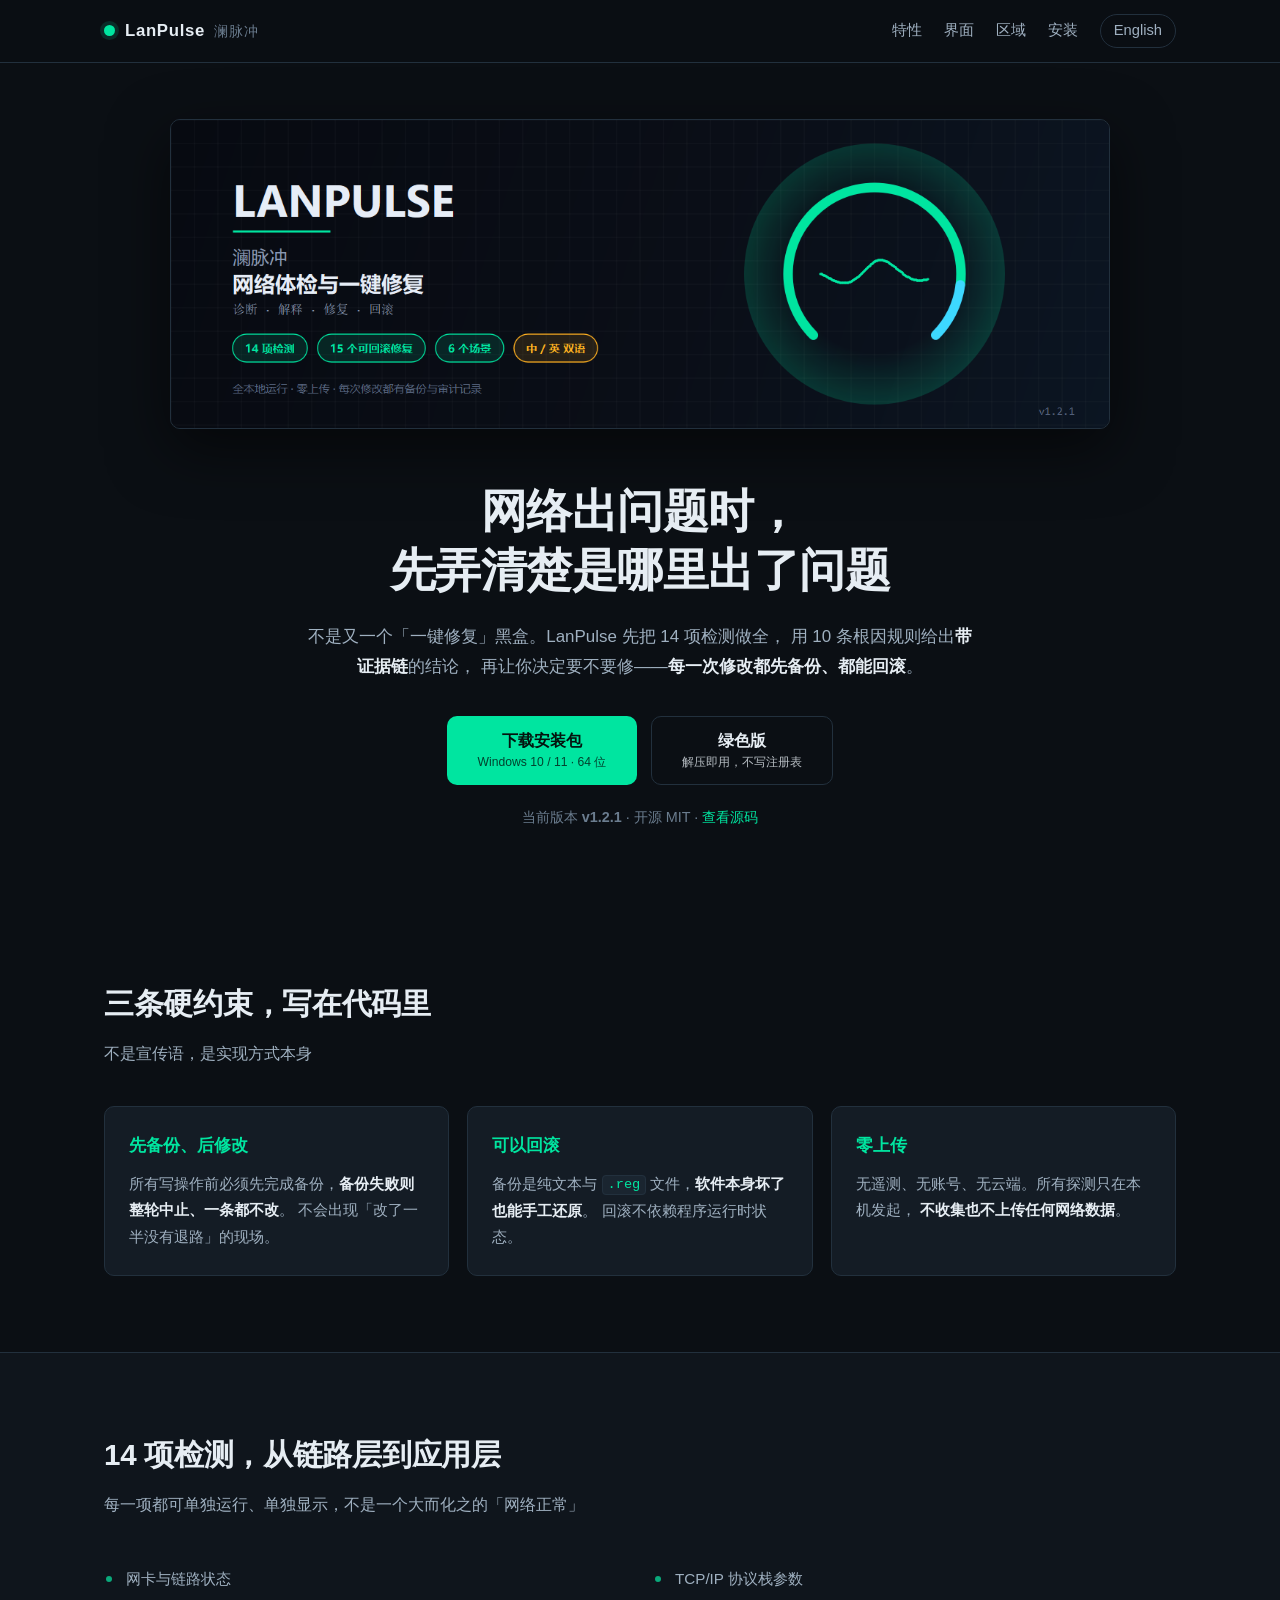
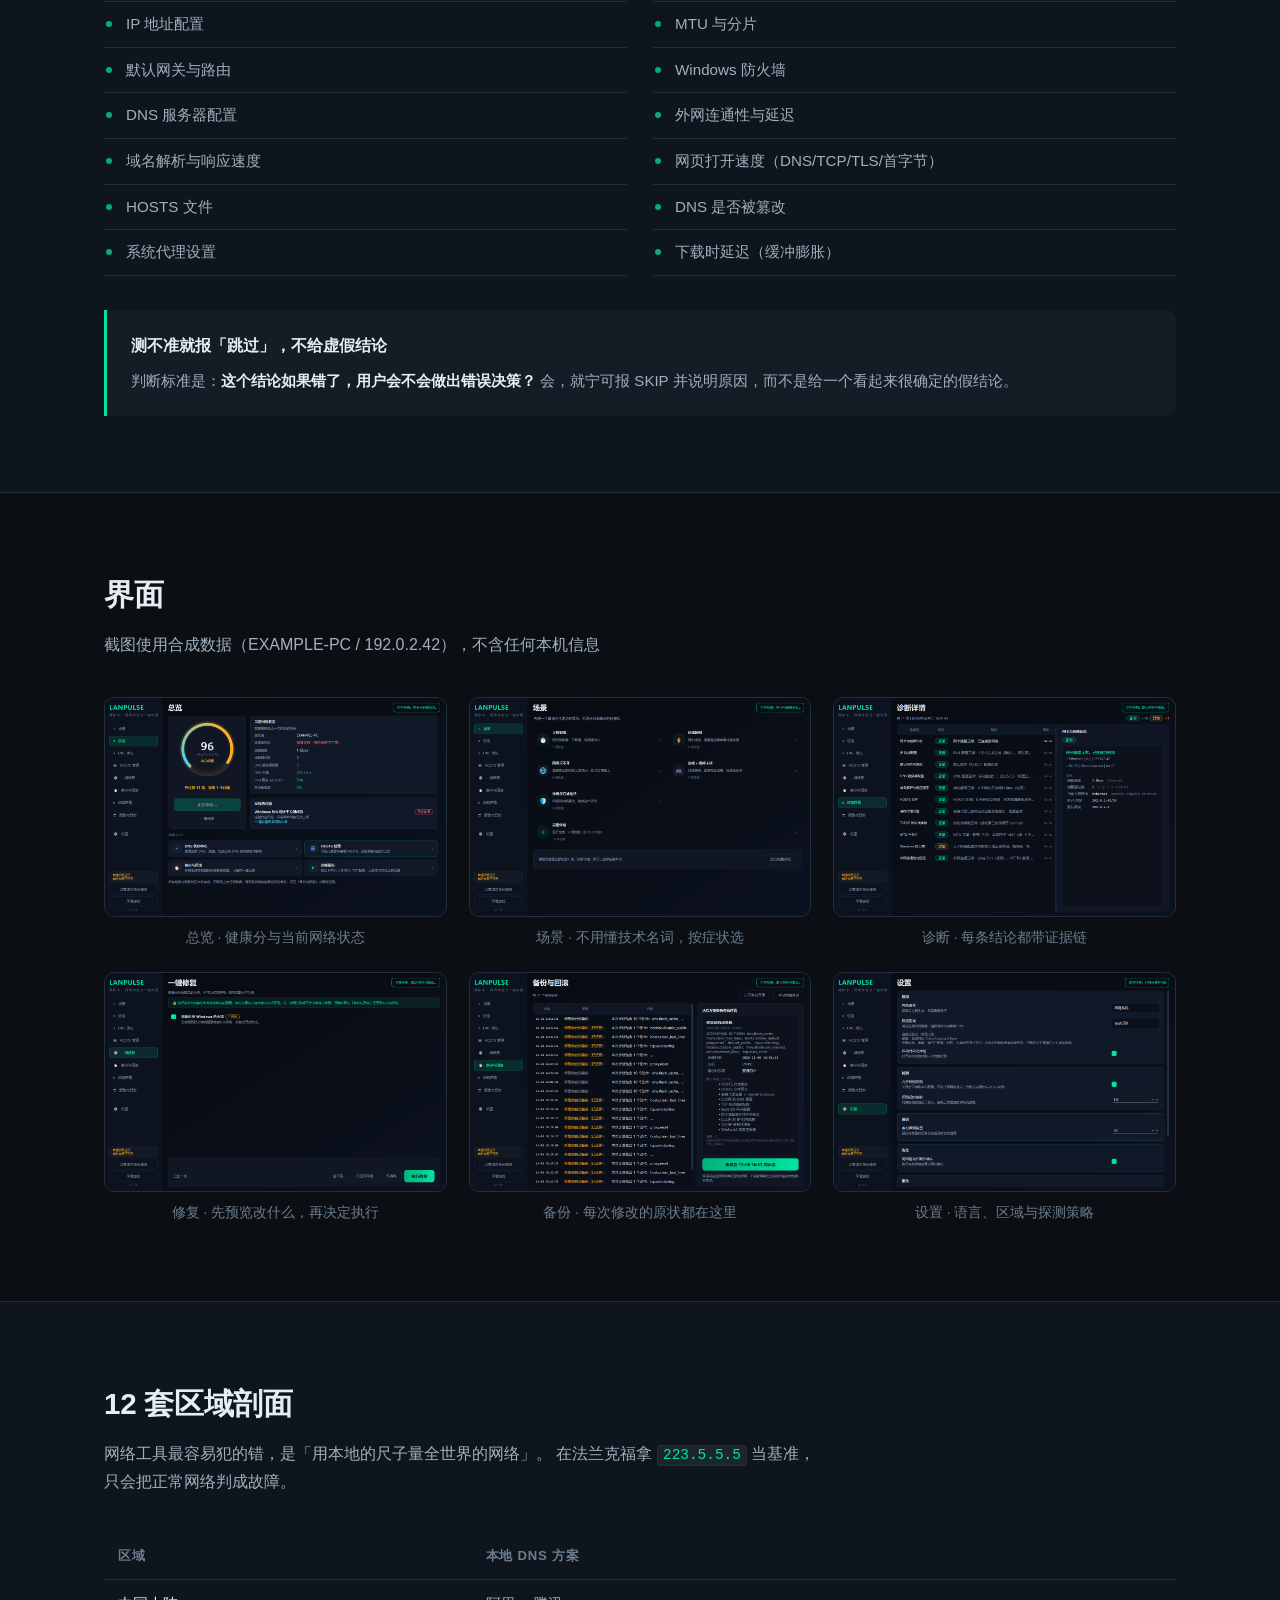
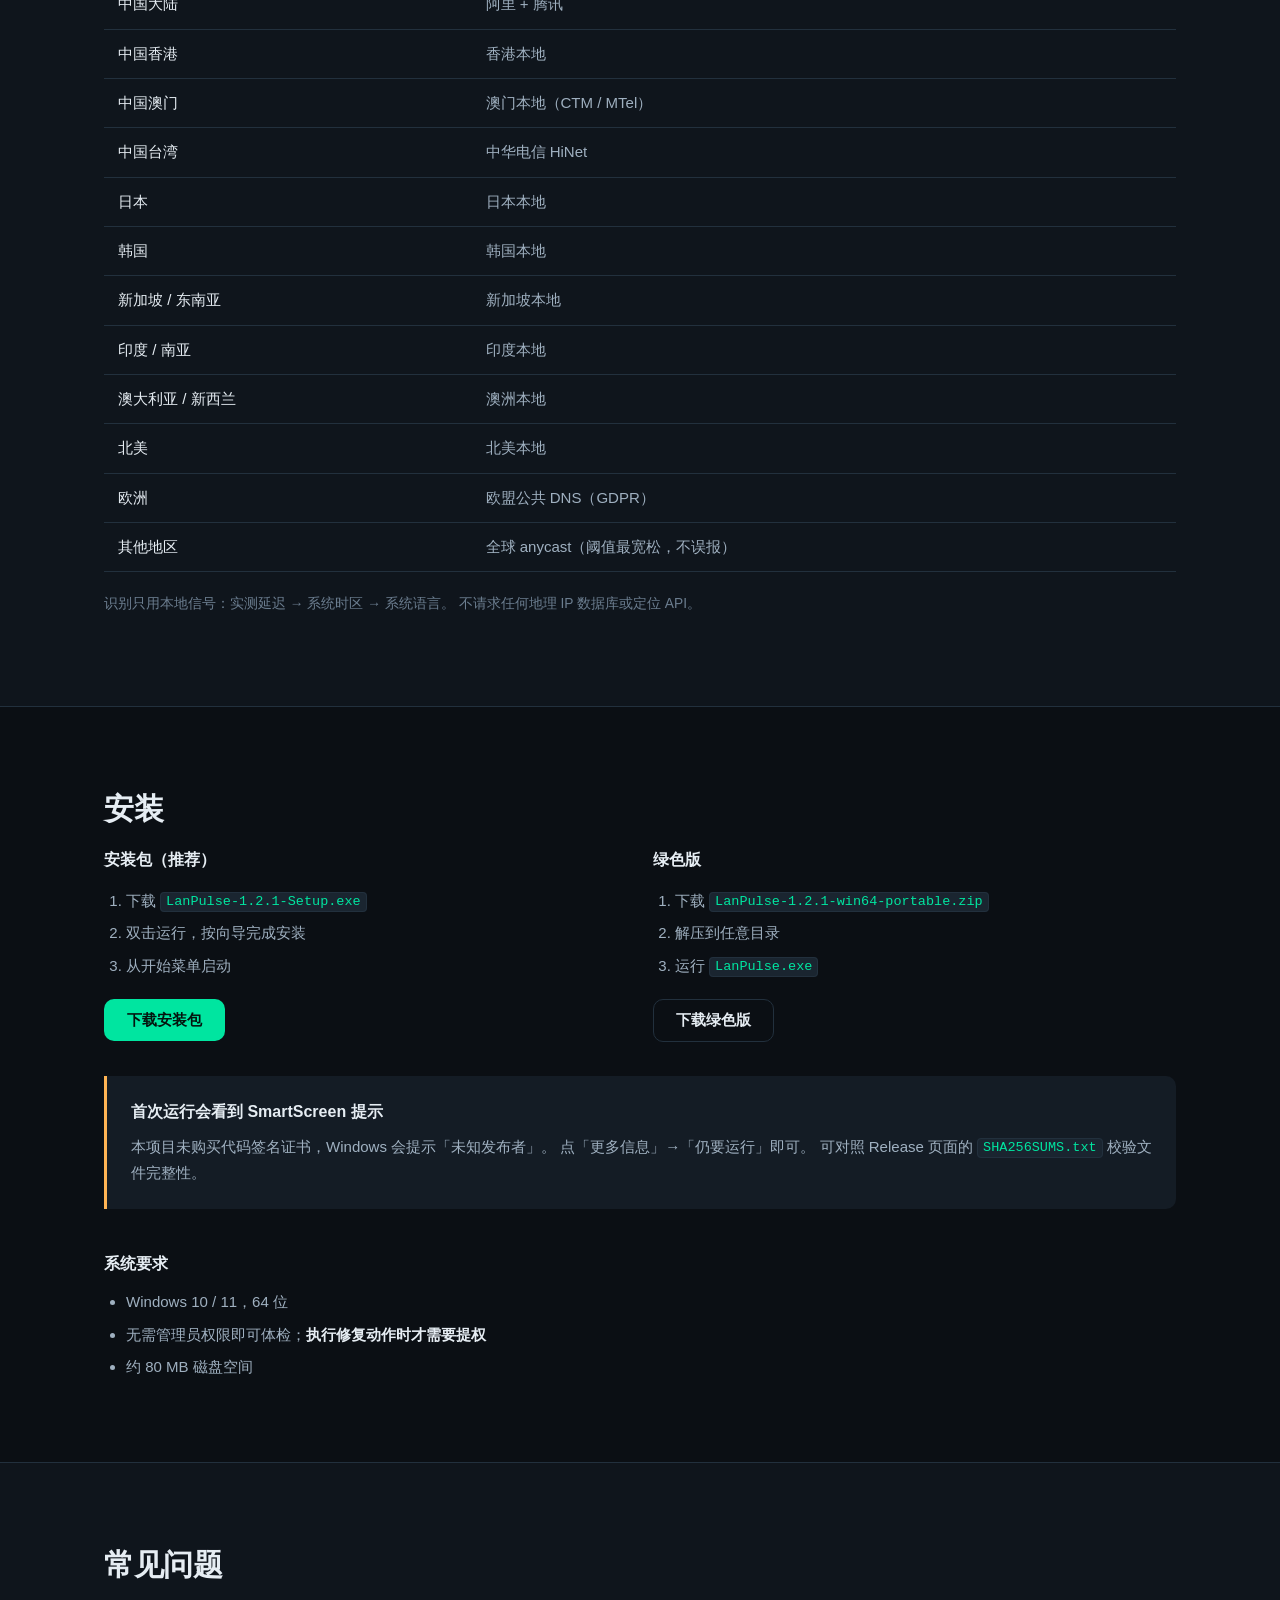
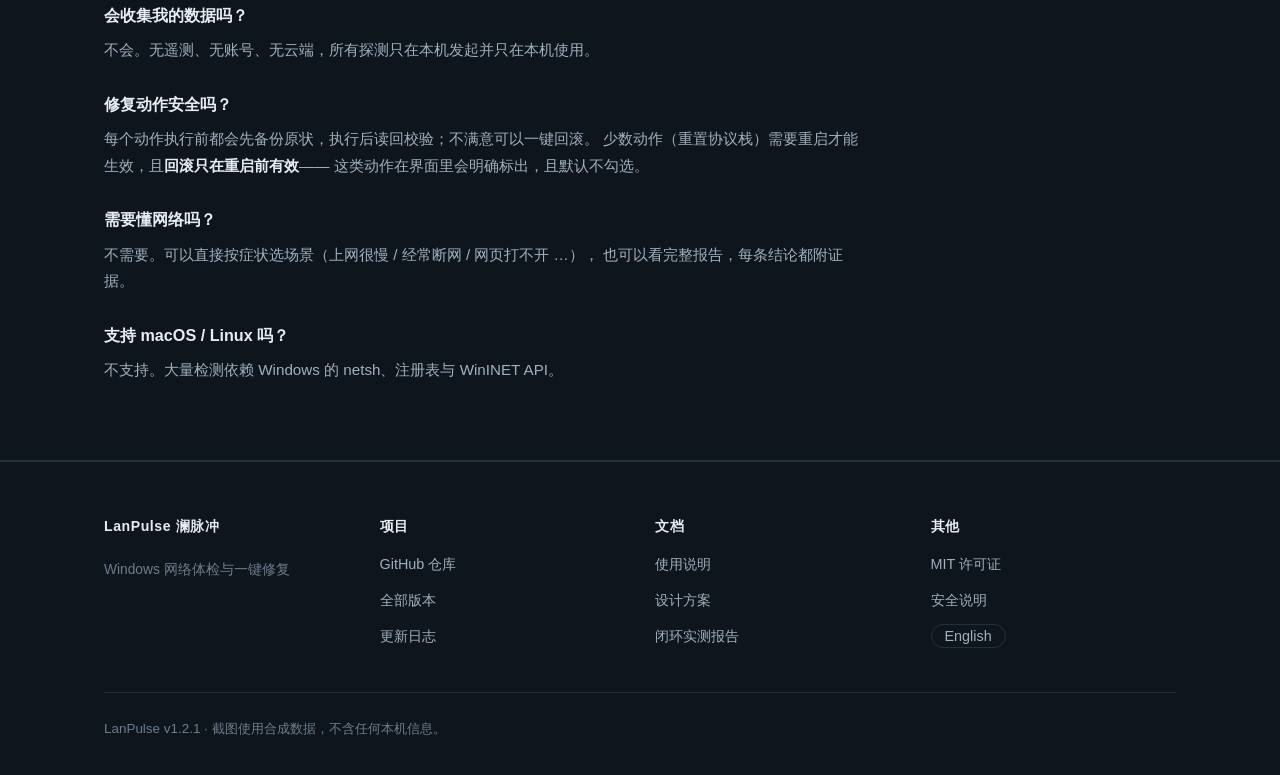
==== site/index.html @ 3ac2a651 "feat: landing page on GitHub Pages; drop three one-off scripts Landing page ------------ site/ is th" ====
<!DOCTYPE html>
<html lang="zh-CN">
<head>
<meta charset="UTF-8">
<meta name="viewport" content="width=device-width, initial-scale=1.0">
<title>LanPulse 澜脉冲 —— Windows 网络体检与一键修复</title>
<meta name="description" content="LanPulse（澜脉冲）是一款面向普通用户的 Windows 网络诊断与一键修复工具：14 项检测、6 个场景、10 条根因规则、15 个可回滚修复动作、12 套区域剖面。全本地运行，不上传任何数据。">
<meta property="og:title" content="LanPulse 澜脉冲 —— Windows 网络体检与一键修复">
<meta property="og:description" content="先备份、后修改、可回滚。全本地运行，零上传。">
<meta property="og:type" content="website">
<link rel="icon" href="assets/favicon.svg" type="image/svg+xml">
<link rel="stylesheet" href="style.css">
</head>
<body>

<header class="site-header">
  <div class="wrap">
    <a class="brand" href="./">
      <span class="brand-mark"></span>
      <span class="brand-text">LanPulse<span class="brand-zh">澜脉冲</span></span>
    </a>
    <nav class="site-nav">
      <a href="#features">特性</a>
      <a href="#screens">界面</a>
      <a href="#regions">区域</a>
      <a href="#install">安装</a>
      <a href="en/" class="lang-switch">English</a>
    </nav>
  </div>
</header>

<main>

  <section class="hero">
    <div class="wrap">
      <img class="hero-img" src="assets/hero-banner-zh.png"
           alt="LanPulse 澜脉冲 界面预览" width="1200" height="400">
      <h1>网络出问题时，<br>先弄清楚是哪里出了问题</h1>
      <p class="lead">
        不是又一个「一键修复」黑盒。LanPulse 先把 14 项检测做全，
        用 10 条根因规则给出<b>带证据链</b>的结论，
        再让你决定要不要修——<b>每一次修改都先备份、都能回滚</b>。
      </p>
      <div class="cta-row">
        <a class="btn btn-primary" href="https://github.com/Levanll/LanPulse/releases/latest/download/LanPulse-1.2.1-Setup.exe">
          下载安装包<span class="btn-sub">Windows 10 / 11 · 64 位</span>
        </a>
        <a class="btn btn-ghost" href="https://github.com/Levanll/LanPulse/releases/latest/download/LanPulse-1.2.1-win64-portable.zip">
          绿色版<span class="btn-sub">解压即用，不写注册表</span>
        </a>
      </div>
      <p class="hero-note">
        当前版本 <b>v1.2.1</b> · 开源 MIT ·
        <a href="https://github.com/Levanll/LanPulse">查看源码</a>
      </p>
    </div>
  </section>

  <section id="features" class="section">
    <div class="wrap">
      <h2>三条硬约束，写在代码里</h2>
      <p class="section-sub">不是宣传语，是实现方式本身</p>

      <div class="cards">
        <article class="card">
          <h3>先备份、后修改</h3>
          <p>
            所有写操作前必须先完成备份，<b>备份失败则整轮中止、一条都不改</b>。
            不会出现「改了一半没有退路」的现场。
          </p>
        </article>
        <article class="card">
          <h3>可以回滚</h3>
          <p>
            备份是纯文本与 <code>.reg</code> 文件，<b>软件本身坏了也能手工还原</b>。
            回滚不依赖程序运行时状态。
          </p>
        </article>
        <article class="card">
          <h3>零上传</h3>
          <p>
            无遥测、无账号、无云端。所有探测只在本机发起，
            <b>不收集也不上传任何网络数据</b>。
          </p>
        </article>
      </div>
    </div>
  </section>

  <section class="section section-alt">
    <div class="wrap">
      <h2>14 项检测，从链路层到应用层</h2>
      <p class="section-sub">每一项都可单独运行、单独显示，不是一个大而化之的「网络正常」</p>

      <div class="grid-2">
        <ul class="check-list">
          <li>网卡与链路状态</li>
          <li>IP 地址配置</li>
          <li>默认网关与路由</li>
          <li>DNS 服务器配置</li>
          <li>域名解析与响应速度</li>
          <li>HOSTS 文件</li>
          <li>系统代理设置</li>
        </ul>
        <ul class="check-list">
          <li>TCP/IP 协议栈参数</li>
          <li>MTU 与分片</li>
          <li>Windows 防火墙</li>
          <li>外网连通性与延迟</li>
          <li>网页打开速度（DNS/TCP/TLS/首字节）</li>
          <li>DNS 是否被篡改</li>
          <li>下载时延迟（缓冲膨胀）</li>
        </ul>
      </div>

      <div class="note-box">
        <h3>测不准就报「跳过」，不给虚假结论</h3>
        <p>
          判断标准是：<b>这个结论如果错了，用户会不会做出错误决策？</b>
          会，就宁可报 SKIP 并说明原因，而不是给一个看起来很确定的假结论。
        </p>
      </div>
    </div>
  </section>

  <section id="screens" class="section">
    <div class="wrap">
      <h2>界面</h2>
      <p class="section-sub">截图使用合成数据（EXAMPLE-PC / 192.0.2.42），不含任何本机信息</p>

      <div class="shots">
        <figure>
          <img src="assets/screenshot-dashboard.png" alt="总览页：健康分与当前网络状态" loading="lazy">
          <figcaption>总览 · 健康分与当前网络状态</figcaption>
        </figure>
        <figure>
          <img src="assets/screenshot-scenario.png" alt="场景页：按症状选择" loading="lazy">
          <figcaption>场景 · 不用懂技术名词，按症状选</figcaption>
        </figure>
        <figure>
          <img src="assets/screenshot-diagnose.png" alt="诊断详情：带证据链的结论" loading="lazy">
          <figcaption>诊断 · 每条结论都带证据链</figcaption>
        </figure>
        <figure>
          <img src="assets/screenshot-repair.png" alt="一键修复页" loading="lazy">
          <figcaption>修复 · 先预览改什么，再决定执行</figcaption>
        </figure>
        <figure>
          <img src="assets/screenshot-backup.png" alt="备份与回滚页" loading="lazy">
          <figcaption>备份 · 每次修改的原状都在这里</figcaption>
        </figure>
        <figure>
          <img src="assets/screenshot-settings-zh.png" alt="设置页" loading="lazy">
          <figcaption>设置 · 语言、区域与探测策略</figcaption>
        </figure>
      </div>
    </div>
  </section>

  <section id="regions" class="section section-alt">
    <div class="wrap">
      <h2>12 套区域剖面</h2>
      <p class="section-sub">
        网络工具最容易犯的错，是「用本地的尺子量全世界的网络」。
        在法兰克福拿 <code>223.5.5.5</code> 当基准，只会把正常网络判成故障。
      </p>

      <div class="region-table">
        <table>
          <thead>
            <tr><th>区域</th><th>本地 DNS 方案</th></tr>
          </thead>
          <tbody>
            <tr><td>中国大陆</td><td>阿里 + 腾讯</td></tr>
            <tr><td>中国香港</td><td>香港本地</td></tr>
            <tr><td>中国澳门</td><td>澳门本地（CTM / MTel）</td></tr>
            <tr><td>中国台湾</td><td>中华电信 HiNet</td></tr>
            <tr><td>日本</td><td>日本本地</td></tr>
            <tr><td>韩国</td><td>韩国本地</td></tr>
            <tr><td>新加坡 / 东南亚</td><td>新加坡本地</td></tr>
            <tr><td>印度 / 南亚</td><td>印度本地</td></tr>
            <tr><td>澳大利亚 / 新西兰</td><td>澳洲本地</td></tr>
            <tr><td>北美</td><td>北美本地</td></tr>
            <tr><td>欧洲</td><td>欧盟公共 DNS（GDPR）</td></tr>
            <tr><td>其他地区</td><td>全球 anycast（阈值最宽松，不误报）</td></tr>
          </tbody>
        </table>
      </div>

      <p class="tiny">
        识别只用本地信号：实测延迟 → 系统时区 → 系统语言。
        不请求任何地理 IP 数据库或定位 API。
      </p>
    </div>
  </section>

  <section id="install" class="section">
    <div class="wrap">
      <h2>安装</h2>

      <div class="grid-2">
        <div class="install-col">
          <h3>安装包（推荐）</h3>
          <ol class="steps">
            <li>下载 <code>LanPulse-1.2.1-Setup.exe</code></li>
            <li>双击运行，按向导完成安装</li>
            <li>从开始菜单启动</li>
          </ol>
          <a class="btn btn-primary btn-sm" href="https://github.com/Levanll/LanPulse/releases/latest/download/LanPulse-1.2.1-Setup.exe">下载安装包</a>
        </div>
        <div class="install-col">
          <h3>绿色版</h3>
          <ol class="steps">
            <li>下载 <code>LanPulse-1.2.1-win64-portable.zip</code></li>
            <li>解压到任意目录</li>
            <li>运行 <code>LanPulse.exe</code></li>
          </ol>
          <a class="btn btn-ghost btn-sm" href="https://github.com/Levanll/LanPulse/releases/latest/download/LanPulse-1.2.1-win64-portable.zip">下载绿色版</a>
        </div>
      </div>

      <div class="note-box warn">
        <h3>首次运行会看到 SmartScreen 提示</h3>
        <p>
          本项目未购买代码签名证书，Windows 会提示「未知发布者」。
          点「更多信息」→「仍要运行」即可。
          可对照 Release 页面的 <code>SHA256SUMS.txt</code> 校验文件完整性。
        </p>
      </div>

      <h3 class="sysreq-h">系统要求</h3>
      <ul class="sysreq">
        <li>Windows 10 / 11，64 位</li>
        <li>无需管理员权限即可体检；<b>执行修复动作时才需要提权</b></li>
        <li>约 80 MB 磁盘空间</li>
      </ul>
    </div>
  </section>

  <section class="section section-alt">
    <div class="wrap">
      <h2>常见问题</h2>
      <dl class="faq">
        <dt>会收集我的数据吗？</dt>
        <dd>不会。无遥测、无账号、无云端，所有探测只在本机发起并只在本机使用。</dd>

        <dt>修复动作安全吗？</dt>
        <dd>
          每个动作执行前都会先备份原状，执行后读回校验；不满意可以一键回滚。
          少数动作（重置协议栈）需要重启才能生效，且<b>回滚只在重启前有效</b>——
          这类动作在界面里会明确标出，且默认不勾选。
        </dd>

        <dt>需要懂网络吗？</dt>
        <dd>
          不需要。可以直接按症状选场景（上网很慢 / 经常断网 / 网页打不开 …），
          也可以看完整报告，每条结论都附证据。
        </dd>

        <dt>支持 macOS / Linux 吗？</dt>
        <dd>不支持。大量检测依赖 Windows 的 netsh、注册表与 WinINET API。</dd>
      </dl>
    </div>
  </section>

</main>

<footer class="site-footer">
  <div class="wrap">
    <div class="footer-cols">
      <div>
        <h4>LanPulse 澜脉冲</h4>
        <p class="tiny">Windows 网络体检与一键修复</p>
      </div>
      <div>
        <h4>项目</h4>
        <ul>
          <li><a href="https://github.com/Levanll/LanPulse">GitHub 仓库</a></li>
          <li><a href="https://github.com/Levanll/LanPulse/releases">全部版本</a></li>
          <li><a href="https://github.com/Levanll/LanPulse/blob/main/CHANGELOG.md">更新日志</a></li>
        </ul>
      </div>
      <div>
        <h4>文档</h4>
        <ul>
          <li><a href="https://github.com/Levanll/LanPulse#readme">使用说明</a></li>
          <li><a href="https://github.com/Levanll/LanPulse/blob/main/docs/设计方案.md">设计方案</a></li>
          <li><a href="https://github.com/Levanll/LanPulse/blob/main/docs/闭环实测报告.md">闭环实测报告</a></li>
        </ul>
      </div>
      <div>
        <h4>其他</h4>
        <ul>
          <li><a href="https://github.com/Levanll/LanPulse/blob/main/LICENSE">MIT 许可证</a></li>
          <li><a href="https://github.com/Levanll/LanPulse/blob/main/SECURITY.md">安全说明</a></li>
          <li><a href="en/" class="lang-switch">English</a></li>
        </ul>
      </div>
    </div>
    <p class="footer-note">
      LanPulse v1.2.1 · 截图使用合成数据，不含任何本机信息。
    </p>
  </div>
</footer>

</body>
</html>
---- site/style.css ----
/* LanPulse 落地页样式
 *
 * 设计原则：
 *   1. 与产品界面同源配色（深色 + 青绿主色），用户从页面到程序不会有割裂感；
 *   2. 不引入任何外部资源（字体、CDN、图标库），页面可离线、无跨域请求、
 *      不向第三方泄露访问者 IP —— 这与产品「零上传」的立场一致；
 *   3. 单一文件，无构建步骤。改了直接推送即可。
 */

:root {
  --bg: #0b0f14;
  --bg-alt: #0f151c;
  --panel: #141c25;
  --panel-hi: #1a2530;
  --line: #22303d;
  --text: #e6edf3;
  --text-dim: #9fb0c0;
  --text-faint: #6b7d8f;
  --accent: #00e5a0;
  --accent-dim: #0aa97b;
  --warn: #ffb454;
  --radius: 10px;
  --max: 1120px;
}

* { box-sizing: border-box; }

html { -webkit-text-size-adjust: 100%; }

body {
  margin: 0;
  background: var(--bg);
  color: var(--text);
  font-family: "Segoe UI", "Microsoft YaHei UI", "Microsoft YaHei",
               -apple-system, BlinkMacSystemFont, "Helvetica Neue", Arial, sans-serif;
  font-size: 16px;
  line-height: 1.75;
  -webkit-font-smoothing: antialiased;
}

code {
  font-family: "Cascadia Mono", Consolas, "SF Mono", Menlo, monospace;
  font-size: 0.9em;
  background: var(--panel-hi);
  border: 1px solid var(--line);
  border-radius: 4px;
  padding: 0.1em 0.36em;
  color: var(--accent);
  word-break: break-all;
}

a { color: var(--accent); text-decoration: none; }
a:hover { text-decoration: underline; }

.wrap { max-width: var(--max); margin: 0 auto; padding: 0 24px; }

/* ---------- 顶栏 ---------- */
.site-header {
  position: sticky; top: 0; z-index: 20;
  background: rgba(11, 15, 20, 0.86);
  backdrop-filter: blur(10px);
  border-bottom: 1px solid var(--line);
}
.site-header .wrap {
  display: flex; align-items: center; justify-content: space-between;
  height: 62px;
}
.brand { display: flex; align-items: center; gap: 10px; color: var(--text); }
.brand:hover { text-decoration: none; }
.brand-mark {
  width: 11px; height: 11px; border-radius: 50%;
  background: var(--accent);
  box-shadow: 0 0 0 4px rgba(0, 229, 160, 0.14);
}
.brand-text { font-weight: 700; letter-spacing: 0.04em; font-size: 1.05rem; }
.brand-zh {
  margin-left: 9px; font-weight: 400; font-size: 0.85rem;
  color: var(--text-faint); letter-spacing: 0.06em;
}
.site-nav { display: flex; align-items: center; gap: 22px; }
.site-nav a { color: var(--text-dim); font-size: 0.92rem; }
.site-nav a:hover { color: var(--accent); text-decoration: none; }
.lang-switch {
  border: 1px solid var(--line); border-radius: 999px;
  padding: 3px 13px;
}

/* ---------- Hero ---------- */
.hero { padding: 56px 0 72px; text-align: center; }
.hero-img {
  width: 100%; max-width: 940px; height: auto;
  border: 1px solid var(--line); border-radius: var(--radius);
  margin-bottom: 44px;
  box-shadow: 0 20px 60px rgba(0, 0, 0, 0.55);
}
.hero h1 {
  font-size: clamp(1.75rem, 4vw, 2.85rem);
  line-height: 1.3; margin: 0 0 22px; letter-spacing: -0.01em;
}
.hero h1 em { font-style: normal; color: var(--accent); }
.lead {
  max-width: 680px; margin: 0 auto 34px;
  color: var(--text-dim); font-size: 1.06rem;
}
.lead b { color: var(--text); }

.cta-row {
  display: flex; gap: 14px; justify-content: center; flex-wrap: wrap;
  margin-bottom: 20px;
}
.btn {
  display: inline-flex; flex-direction: column; align-items: center;
  gap: 2px; padding: 13px 30px; border-radius: var(--radius);
  font-weight: 600; font-size: 1rem; line-height: 1.4;
  border: 1px solid transparent; transition: transform 0.12s, background 0.12s;
}
.btn:hover { text-decoration: none; transform: translateY(-1px); }
.btn-sub { font-size: 0.76rem; font-weight: 400; opacity: 0.78; }
.btn-primary { background: var(--accent); color: #04140e; }
.btn-primary:hover { background: #2beeae; }
.btn-ghost {
  background: transparent; color: var(--text);
  border-color: var(--line);
}
.btn-ghost:hover { border-color: var(--accent-dim); color: var(--accent); }
.btn-sm { padding: 10px 22px; font-size: 0.92rem; }
.hero-note { color: var(--text-faint); font-size: 0.9rem; margin: 0; }

/* ---------- 区块 ---------- */
.section { padding: 76px 0; }
.section-alt { background: var(--bg-alt); border-top: 1px solid var(--line); border-bottom: 1px solid var(--line); }
.section h2 {
  font-size: clamp(1.35rem, 2.6vw, 1.85rem);
  margin: 0 0 10px; letter-spacing: -0.01em;
}
.section-sub { color: var(--text-dim); margin: 0 0 38px; max-width: 720px; }

/* ---------- 卡片 ---------- */
.cards {
  display: grid; gap: 18px;
  grid-template-columns: repeat(auto-fit, minmax(260px, 1fr));
}
.card {
  background: var(--panel); border: 1px solid var(--line);
  border-radius: var(--radius); padding: 24px;
}
.card h3 { margin: 0 0 10px; font-size: 1.06rem; color: var(--accent); }
.card p { margin: 0; color: var(--text-dim); font-size: 0.95rem; }
.card b { color: var(--text); }

/* ---------- 检测项列表 ---------- */
.grid-2 {
  display: grid; gap: 26px;
  grid-template-columns: repeat(auto-fit, minmax(280px, 1fr));
}
.check-list { margin: 0; padding: 0; list-style: none; }
.check-list li {
  padding: 9px 0 9px 22px; position: relative;
  border-bottom: 1px solid var(--line); color: var(--text-dim);
  font-size: 0.95rem;
}
.check-list li::before {
  content: ""; position: absolute; left: 2px; top: 19px;
  width: 6px; height: 6px; border-radius: 50%; background: var(--accent-dim);
}

/* ---------- 提示框 ---------- */
.note-box {
  margin-top: 34px; padding: 22px 24px;
  background: var(--panel); border-left: 3px solid var(--accent);
  border-radius: 0 var(--radius) var(--radius) 0;
}
.note-box.warn { border-left-color: var(--warn); }
.note-box h3 { margin: 0 0 8px; font-size: 1rem; }
.note-box p { margin: 0; color: var(--text-dim); font-size: 0.94rem; }
.note-box b { color: var(--text); }

/* ---------- 截图 ---------- */
.shots {
  display: grid; gap: 22px;
  grid-template-columns: repeat(auto-fit, minmax(320px, 1fr));
}
.shots figure { margin: 0; }
.shots img {
  width: 100%; height: auto; display: block;
  border: 1px solid var(--line); border-radius: var(--radius);
  background: #000;
}
.shots figcaption {
  margin-top: 9px; font-size: 0.86rem; color: var(--text-faint);
  text-align: center;
}

/* ---------- 区域表 ---------- */
.region-table { overflow-x: auto; }
.region-table table {
  width: 100%; border-collapse: collapse; font-size: 0.94rem;
  min-width: 420px;
}
.region-table th, .region-table td {
  text-align: left; padding: 11px 14px;
  border-bottom: 1px solid var(--line);
}
.region-table th {
  color: var(--text-faint); font-weight: 600; font-size: 0.82rem;
  text-transform: uppercase; letter-spacing: 0.06em;
}
.region-table td { color: var(--text-dim); }
.region-table td:first-child { color: var(--text); }
.tiny { font-size: 0.86rem; color: var(--text-faint); margin-top: 20px; }

/* ---------- 安装 ---------- */
.install-col h3 { font-size: 1.02rem; margin: 0 0 14px; }
.steps { margin: 0 0 20px; padding-left: 22px; color: var(--text-dim); font-size: 0.94rem; }
.steps li { margin-bottom: 6px; }
.sysreq-h { margin: 40px 0 12px; font-size: 1.02rem; }
.sysreq { margin: 0; padding-left: 22px; color: var(--text-dim); font-size: 0.94rem; }
.sysreq li { margin-bottom: 6px; }
.sysreq b { color: var(--text); }

/* ---------- FAQ ---------- */
.faq { margin: 0; max-width: 760px; }
.faq dt {
  font-weight: 600; margin-top: 26px; font-size: 1.01rem;
}
.faq dt:first-child { margin-top: 0; }
.faq dd { margin: 8px 0 0; color: var(--text-dim); font-size: 0.95rem; }
.faq b { color: var(--text); }

/* ---------- 页脚 ---------- */
.site-footer {
  border-top: 1px solid var(--line);
  padding: 52px 0 36px; background: var(--bg-alt);
}
.footer-cols {
  display: grid; gap: 30px;
  grid-template-columns: repeat(auto-fit, minmax(170px, 1fr));
  margin-bottom: 34px;
}
.footer-cols h4 {
  margin: 0 0 12px; font-size: 0.88rem; color: var(--text);
  letter-spacing: 0.04em;
}
.footer-cols ul { margin: 0; padding: 0; list-style: none; }
.footer-cols li { margin-bottom: 8px; }
.footer-cols a { color: var(--text-dim); font-size: 0.9rem; }
.footer-cols a:hover { color: var(--accent); }
.footer-note {
  margin: 0; padding-top: 24px; border-top: 1px solid var(--line);
  color: var(--text-faint); font-size: 0.84rem;
}

/* ---------- 响应式 ---------- */
@media (max-width: 720px) {
  .site-header .wrap { height: auto; padding-top: 12px; padding-bottom: 12px; flex-wrap: wrap; gap: 10px; }
  .site-nav { gap: 14px; flex-wrap: wrap; }
  .hero { padding: 34px 0 52px; }
  .section { padding: 56px 0; }
  .btn { width: 100%; }
  .cta-row { flex-direction: column; }
}

/* 尊重系统的减少动画偏好 */
@media (prefers-reduced-motion: reduce) {
  * { transition: none !important; }
  .btn:hover { transform: none; }
}
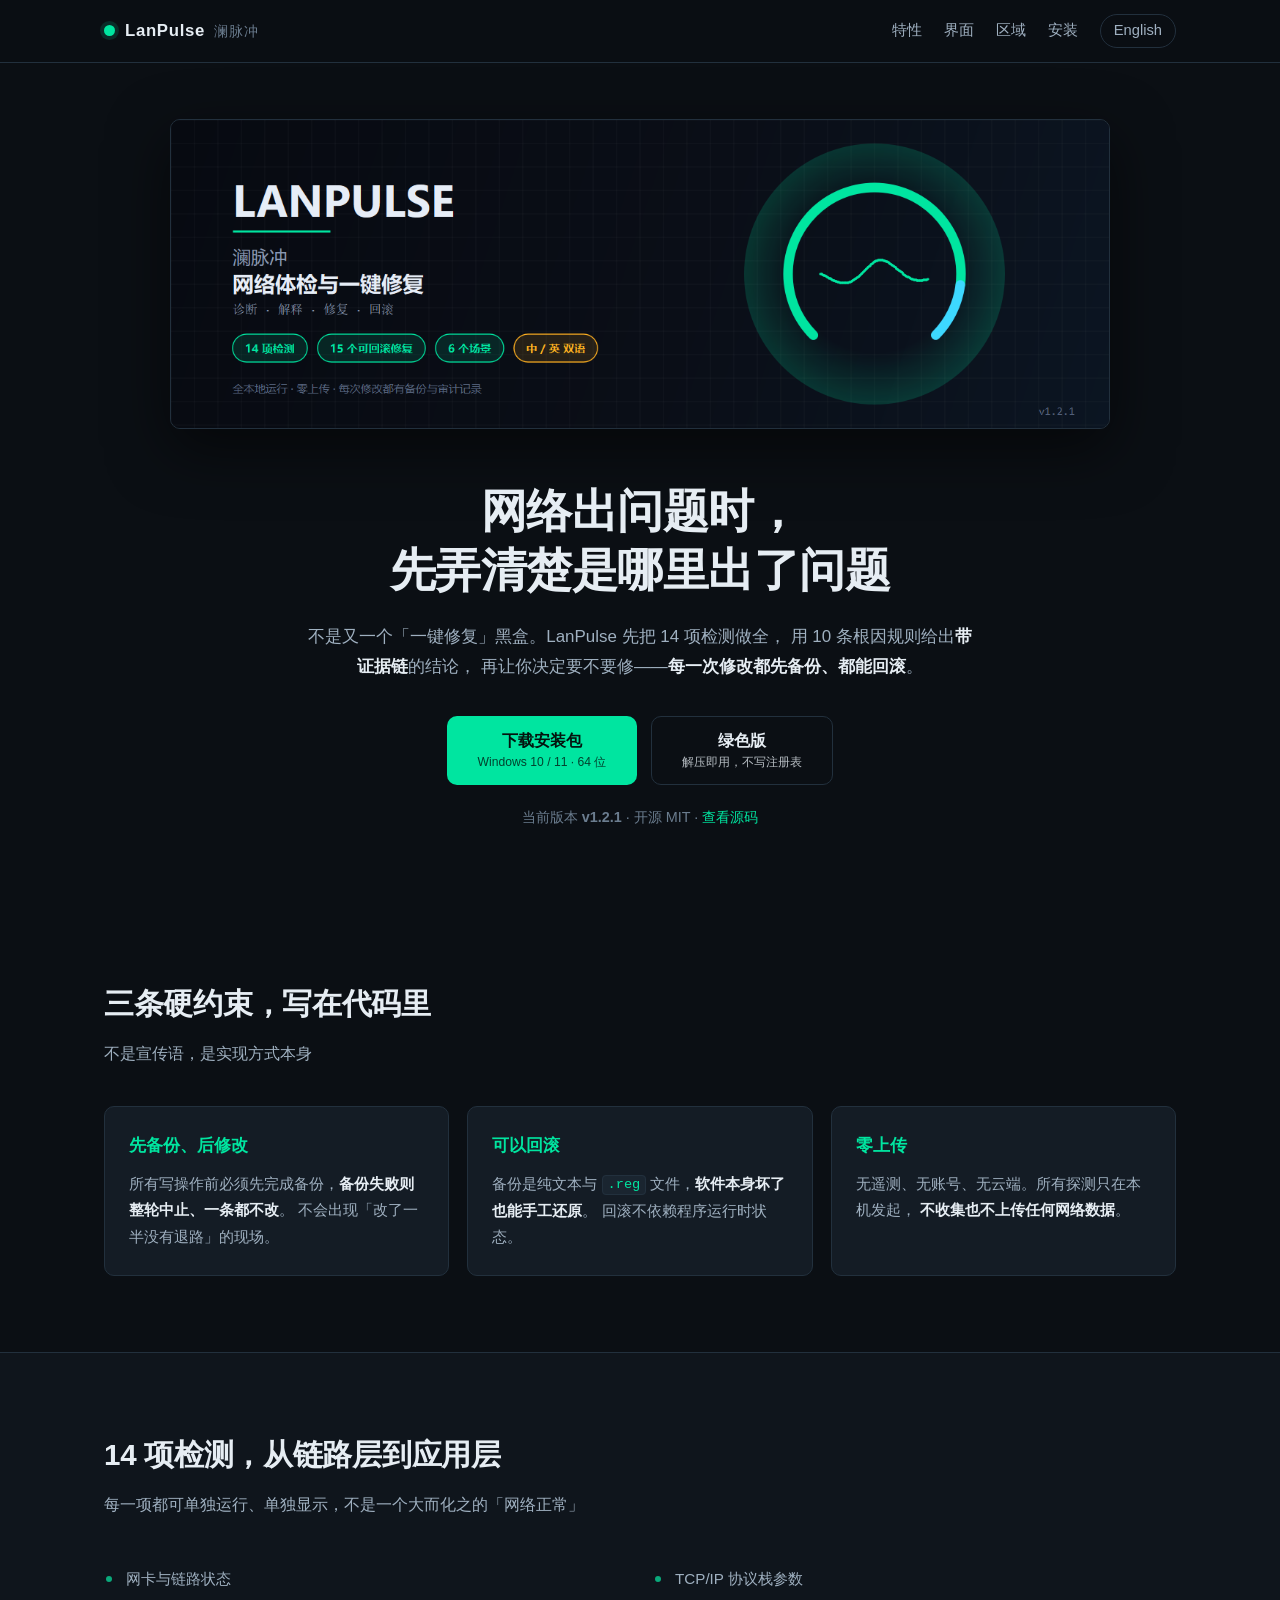
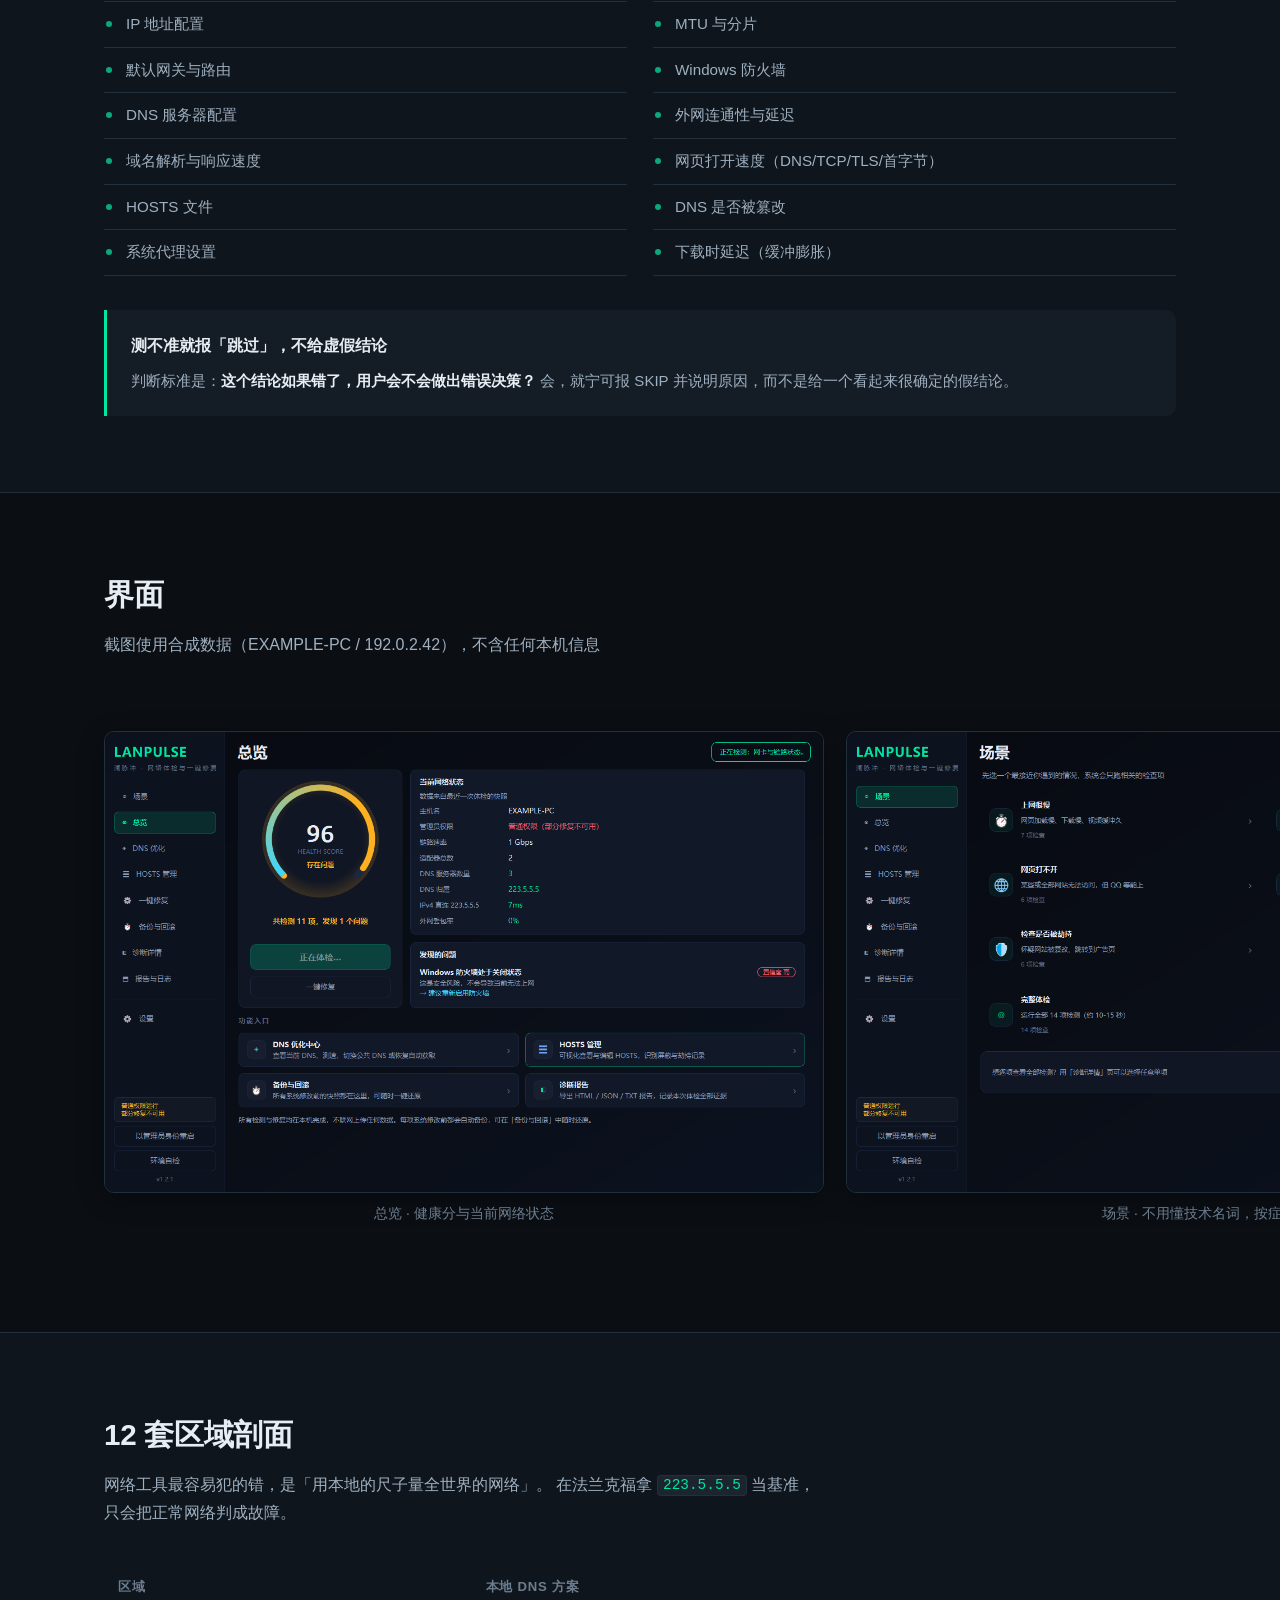
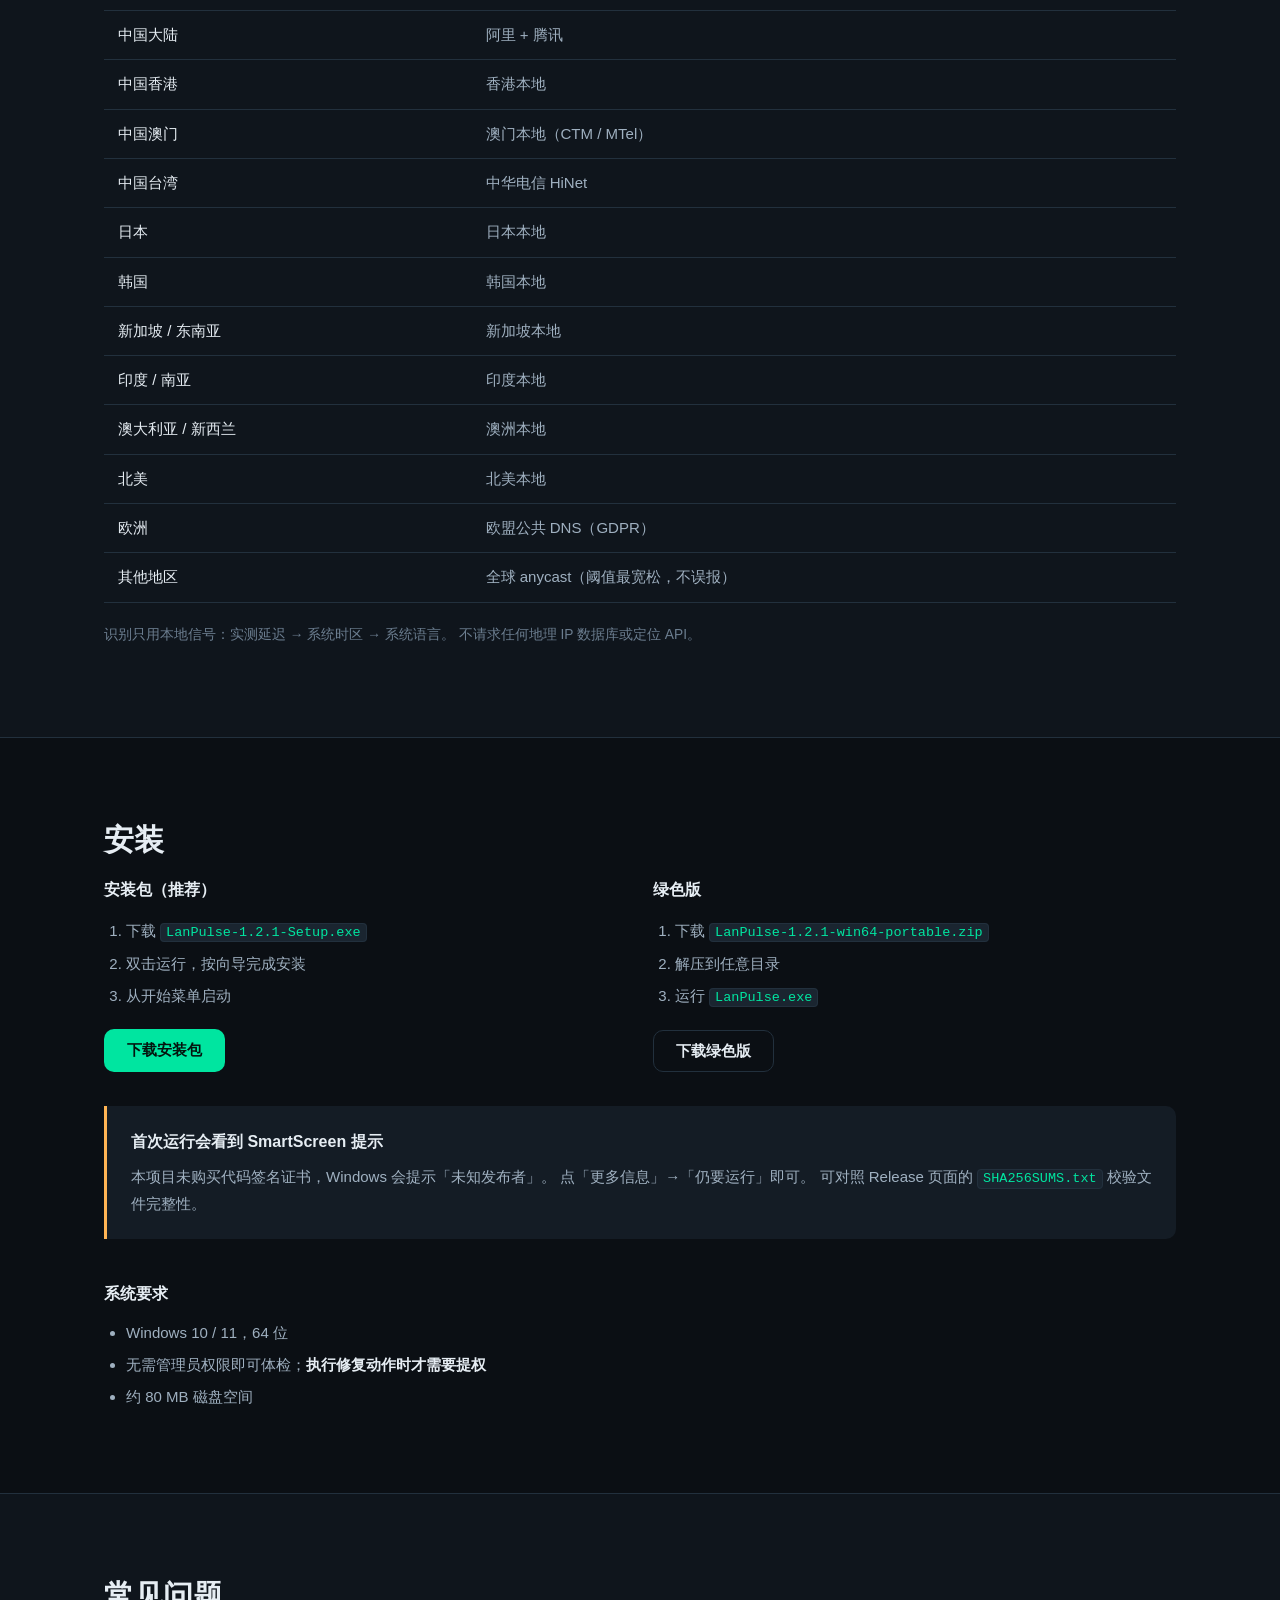
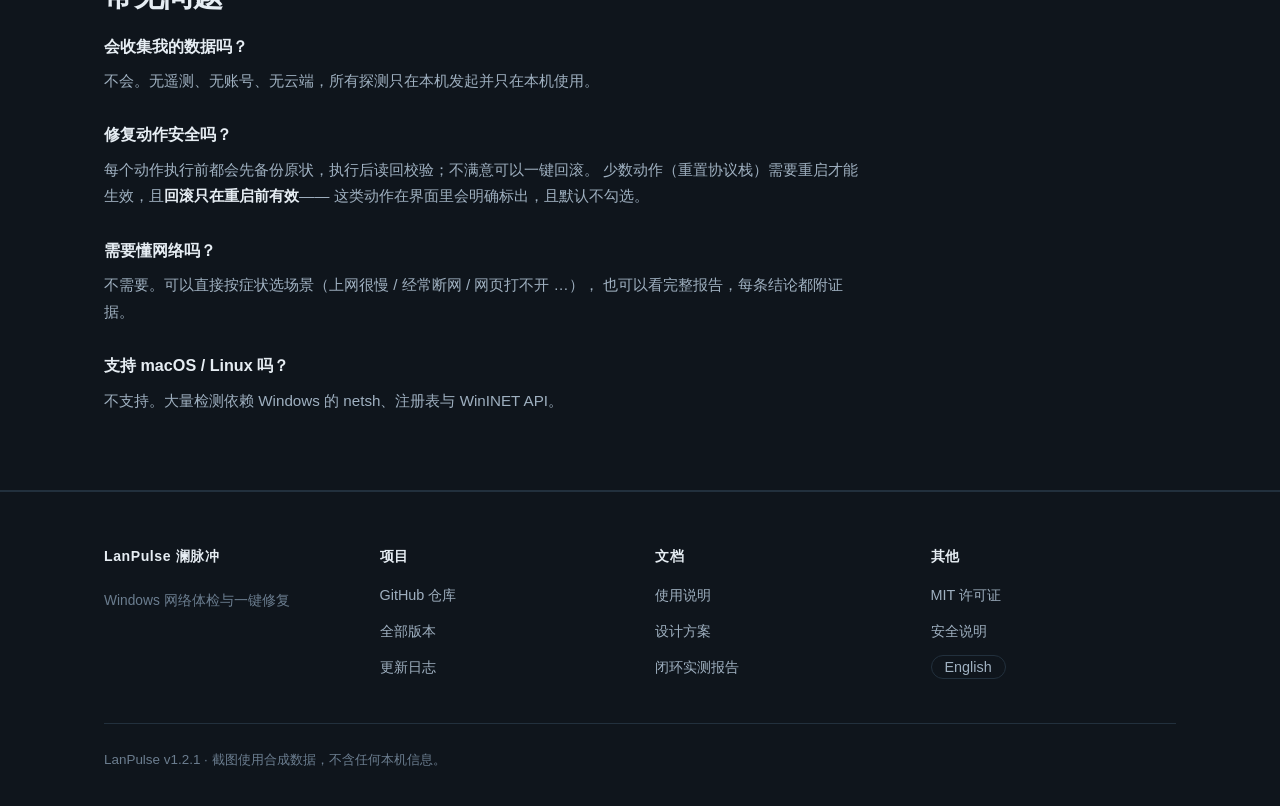
==== commit 44f9ca61: "feat(site): scroll the screens section as a rail with hover zoom 原网格布局里每张截图只有 ~320px 宽，界面文字缩到看不清，等于展" ====
--- a/site/index.html
+++ b/site/index.html
@@ -128,31 +128,65 @@
       <h2>界面</h2>
       <p class="section-sub">截图使用合成数据（EXAMPLE-PC / 192.0.2.42），不含任何本机信息</p>
 
+      <!--
+        横向缓慢左移的截图轨道。
+        轨道里是**两份完全相同**的 figure（第二份 aria-hidden），CSS 平移 -50%
+        后首尾正好衔接，循环时看不出断点。鼠标移到轨道上会暂停；
+        移到某一张上它单独放大，便于看清界面细节。
+      -->
       <div class="shots">
-        <figure>
-          <img src="assets/screenshot-dashboard.png" alt="总览页：健康分与当前网络状态" loading="lazy">
-          <figcaption>总览 · 健康分与当前网络状态</figcaption>
-        </figure>
-        <figure>
-          <img src="assets/screenshot-scenario.png" alt="场景页：按症状选择" loading="lazy">
-          <figcaption>场景 · 不用懂技术名词，按症状选</figcaption>
-        </figure>
-        <figure>
-          <img src="assets/screenshot-diagnose.png" alt="诊断详情：带证据链的结论" loading="lazy">
-          <figcaption>诊断 · 每条结论都带证据链</figcaption>
-        </figure>
-        <figure>
-          <img src="assets/screenshot-repair.png" alt="一键修复页" loading="lazy">
-          <figcaption>修复 · 先预览改什么，再决定执行</figcaption>
-        </figure>
-        <figure>
-          <img src="assets/screenshot-backup.png" alt="备份与回滚页" loading="lazy">
-          <figcaption>备份 · 每次修改的原状都在这里</figcaption>
-        </figure>
-        <figure>
-          <img src="assets/screenshot-settings-zh.png" alt="设置页" loading="lazy">
-          <figcaption>设置 · 语言、区域与探测策略</figcaption>
-        </figure>
+        <div class="shots-track">
+          <figure>
+            <img src="assets/screenshot-dashboard.png" alt="总览页：健康分与当前网络状态" loading="lazy" width="1280" height="820">
+            <figcaption>总览 · 健康分与当前网络状态</figcaption>
+          </figure>
+          <figure>
+            <img src="assets/screenshot-scenario.png" alt="场景页：按症状选择" loading="lazy" width="1280" height="820">
+            <figcaption>场景 · 不用懂技术名词，按症状选</figcaption>
+          </figure>
+          <figure>
+            <img src="assets/screenshot-diagnose.png" alt="诊断详情：带证据链的结论" loading="lazy" width="1280" height="820">
+            <figcaption>诊断 · 每条结论都带证据链</figcaption>
+          </figure>
+          <figure>
+            <img src="assets/screenshot-repair.png" alt="一键修复页" loading="lazy" width="1280" height="820">
+            <figcaption>修复 · 先预览改什么，再决定执行</figcaption>
+          </figure>
+          <figure>
+            <img src="assets/screenshot-backup.png" alt="备份与回滚页" loading="lazy" width="1280" height="820">
+            <figcaption>备份 · 每次修改的原状都在这里</figcaption>
+          </figure>
+          <figure>
+            <img src="assets/screenshot-settings-zh.png" alt="设置页" loading="lazy" width="1280" height="820">
+            <figcaption>设置 · 语言、区域与探测策略</figcaption>
+          </figure>
+
+          <!-- 第二份：仅用于无缝循环，屏幕阅读器跳过 -->
+          <figure aria-hidden="true">
+            <img src="assets/screenshot-dashboard.png" alt="" loading="lazy" width="1280" height="820">
+            <figcaption>总览 · 健康分与当前网络状态</figcaption>
+          </figure>
+          <figure aria-hidden="true">
+            <img src="assets/screenshot-scenario.png" alt="" loading="lazy" width="1280" height="820">
+            <figcaption>场景 · 不用懂技术名词，按症状选</figcaption>
+          </figure>
+          <figure aria-hidden="true">
+            <img src="assets/screenshot-diagnose.png" alt="" loading="lazy" width="1280" height="820">
+            <figcaption>诊断 · 每条结论都带证据链</figcaption>
+          </figure>
+          <figure aria-hidden="true">
+            <img src="assets/screenshot-repair.png" alt="" loading="lazy" width="1280" height="820">
+            <figcaption>修复 · 先预览改什么，再决定执行</figcaption>
+          </figure>
+          <figure aria-hidden="true">
+            <img src="assets/screenshot-backup.png" alt="" loading="lazy" width="1280" height="820">
+            <figcaption>备份 · 每次修改的原状都在这里</figcaption>
+          </figure>
+          <figure aria-hidden="true">
+            <img src="assets/screenshot-settings-zh.png" alt="" loading="lazy" width="1280" height="820">
+            <figcaption>设置 · 语言、区域与探测策略</figcaption>
+          </figure>
+        </div>
       </div>
     </div>
   </section>
--- a/site/style.css
+++ b/site/style.css
@@ -175,20 +175,98 @@
 .note-box p { margin: 0; color: var(--text-dim); font-size: 0.94rem; }
 .note-box b { color: var(--text); }
 
-/* ---------- 截图 ---------- */
+/* ---------- 截图 ----------
+ *
+ * 为什么是横向缓慢流动的轨道，而不是网格：
+ *   网格里每张图只有 ~320px 宽，界面文字缩到看不清，等于展示了但没传达信息。
+ *   横向轨道上每张固定 720px，细节可辨；自动向左匀速滑动让六张图依次经过，
+ *   访客不需要自己滚动。鼠标进入轨道即暂停，点击某张图全屏放大。
+ *
+ * 为什么放大要"搬出去"而不是就地 transform：
+ *   轨道必须 overflow:hidden 才能隐藏循环两侧的溢出内容，而这个裁剪会连
+ *   放大后的图片一起切掉；且 sticky 顶栏（z-index:20）会盖住放大后的顶部。
+ *   所以点击时把图搬进一个 position:fixed 的浮层再渲染 —— 既不受裁剪，
+ *   也不受顶栏遮挡。具体逻辑见页面底部的内联脚本。
+ *
+ * 实现要点：
+ *   - 轨道里放**两组相同的 figure**，CSS 平移 -50% 后首尾正好衔接，循环无跳变；
+ *   - 动画加在 .shots-track 上，hover 时 animation-play-state: paused。
+ */
+
 .shots {
-  display: grid; gap: 22px;
-  grid-template-columns: repeat(auto-fit, minmax(320px, 1fr));
-}
-.shots figure { margin: 0; }
+  /* 这里**不能**设 overflow，也**不能**设 mask-image。
+     两者都会让元素建立裁剪/合成上下文，放大后的图会被切掉 —— 这正是前几版
+     踩过的坑：overflow:hidden 全裁；overflow-x:clip + overflow-y:visible 会被
+     规范规范化成 auto 仍然裁；mask-image 同样会裁。
+     横向溢出的问题交给 html 层的 overflow-x: hidden（见下方规则）。 */
+  padding: 34px 0 30px;
+}
+
+/* 轨道的横向溢出由页面层裁掉，避免出现横向滚动条。
+   注意不能用 .shots 上的 overflow —— 会连带裁掉放大效果。
+   放大后的图在视口内（1.5 倍约 1080px < 常规视口宽），因此不受影响。 */
+html { overflow-x: hidden; }
+
+.shots-track {
+  display: flex;
+  gap: 22px;
+  width: max-content;
+  animation: shots-scroll 90s linear infinite;
+  will-change: transform;
+}
+
+/* 轨道内可悬停区域暂停，鼠标离开继续 */
+.shots:hover .shots-track,
+.shots:focus-within .shots-track {
+  animation-play-state: paused;
+}
+
+.shots figure {
+  margin: 0;
+  flex: 0 0 auto;
+  width: 720px;
+  position: relative;
+  z-index: 1;
+  transform-origin: center center;
+  transition: transform 0.32s cubic-bezier(0.22, 1, 0.36, 1);
+}
+
+/* 悬停的那张单独放大，并压住左右邻居。
+   放大是纯 transform，不改变布局，因此不会把后面的图挤走；
+   纵向溢出由 .shots 的 overflow-y: visible 放行。 */
+.shots figure:hover {
+  transform: scale(1.5);
+  z-index: 30;
+}
+
 .shots img {
   width: 100%; height: auto; display: block;
   border: 1px solid var(--line); border-radius: var(--radius);
   background: #000;
-}
+  box-shadow: 0 6px 24px rgba(0, 0, 0, 0.45);
+  transition: box-shadow 0.32s ease, border-color 0.32s ease;
+}
+
+.shots figure:hover img {
+  border-color: var(--accent);
+  box-shadow: 0 26px 80px rgba(0, 0, 0, 0.85), 0 0 0 1px var(--accent-dim);
+}
+
 .shots figcaption {
   margin-top: 9px; font-size: 0.86rem; color: var(--text-faint);
   text-align: center;
+}
+
+/* 两段等长内容各走一半，无缝循环 */
+@keyframes shots-scroll {
+  from { transform: translateX(0); }
+  to   { transform: translateX(-50%); }
+}
+
+/* 窄屏：缩小单张宽度并加快节奏，避免一屏都放不下一张 */
+@media (max-width: 760px) {
+  .shots-track { animation-duration: 60s; }
+  .shots figure { width: 460px; }
 }
 
 /* ---------- 区域表 ---------- */
@@ -264,4 +342,15 @@
 @media (prefers-reduced-motion: reduce) {
   * { transition: none !important; }
   .btn:hover { transform: none; }
-}
+
+  /* 关闭自动滑动后访客仍要能看到全部截图：
+     轨道改为可手动横向滚动。注意 .shots 本身仍不设 overflow
+     （否则放大效果会被裁），手动滚动交给轨道容器。 */
+  .shots-track {
+    animation: none;
+    overflow-x: auto;
+    padding-bottom: 10px;
+  }
+  /* 缩小放大倍数，避免在小视口里溢出过多 */
+  .shots figure:hover { transform: scale(1.25); }
+}
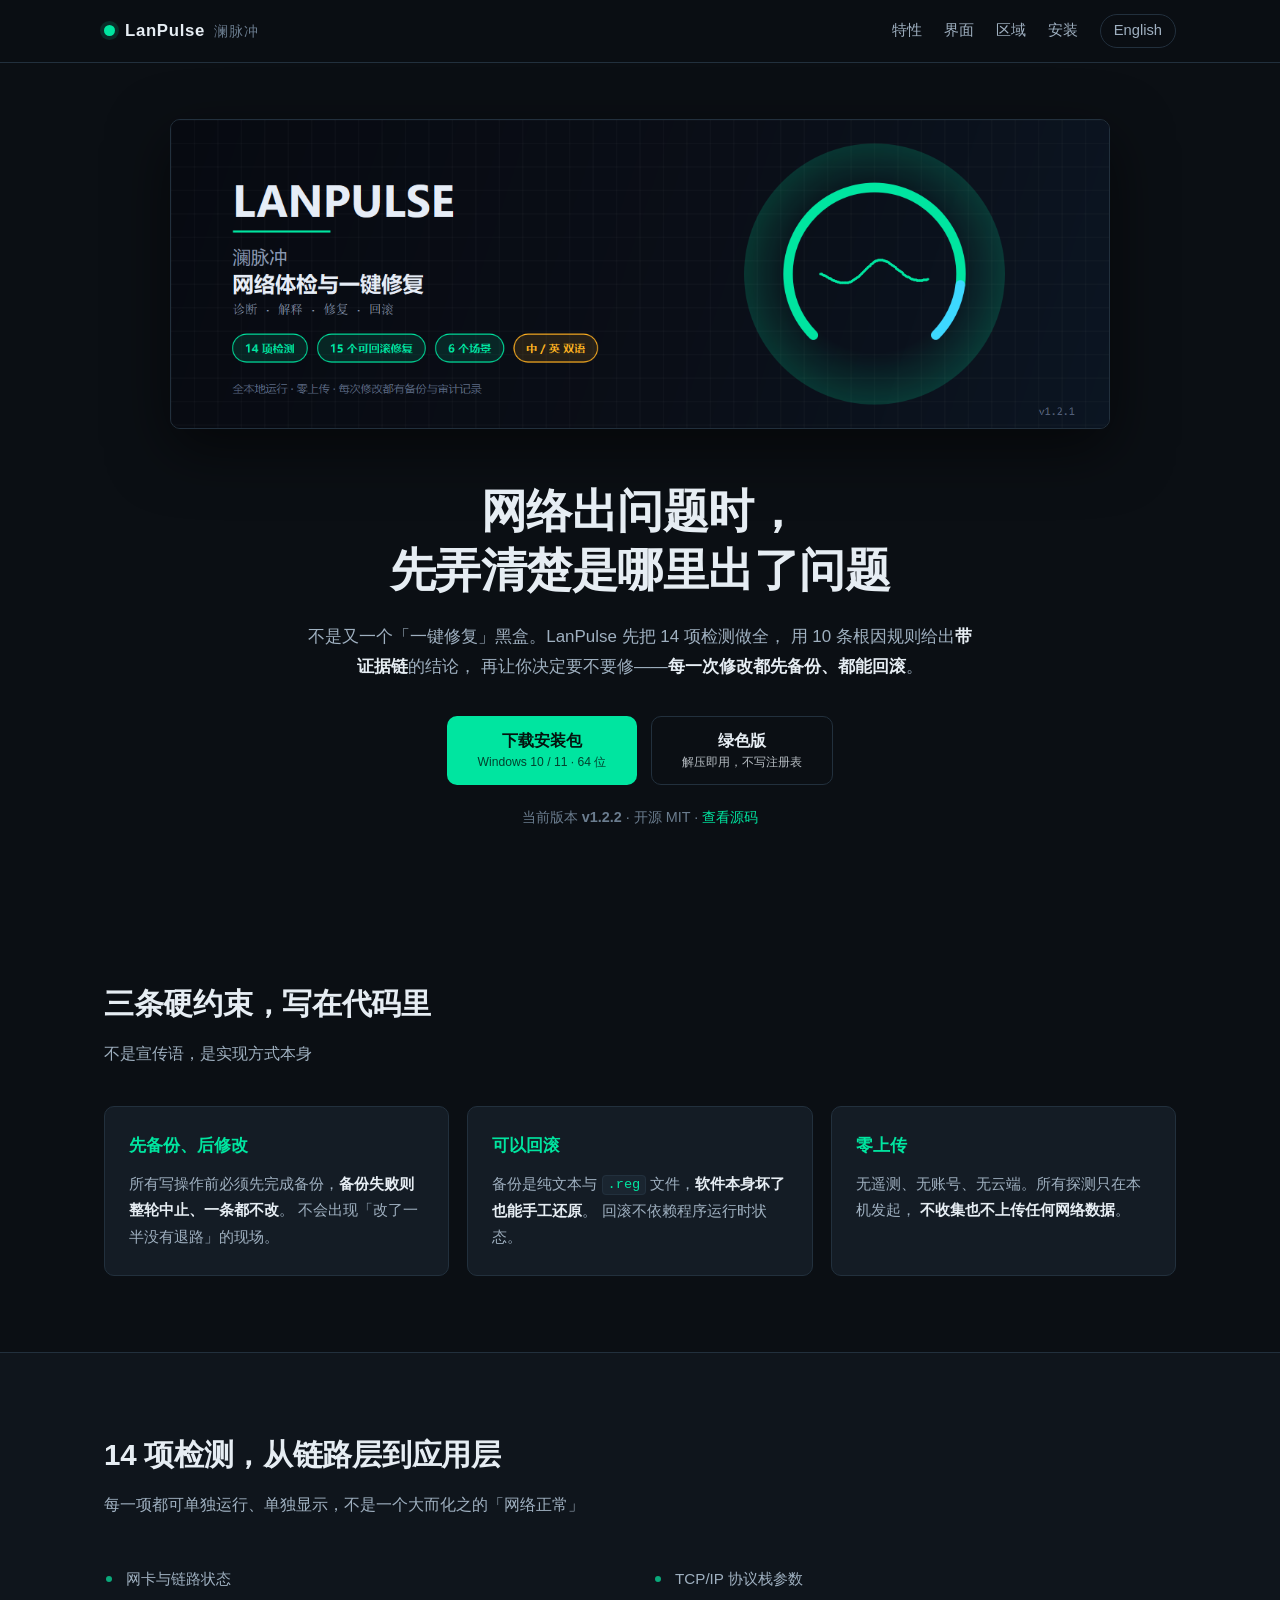
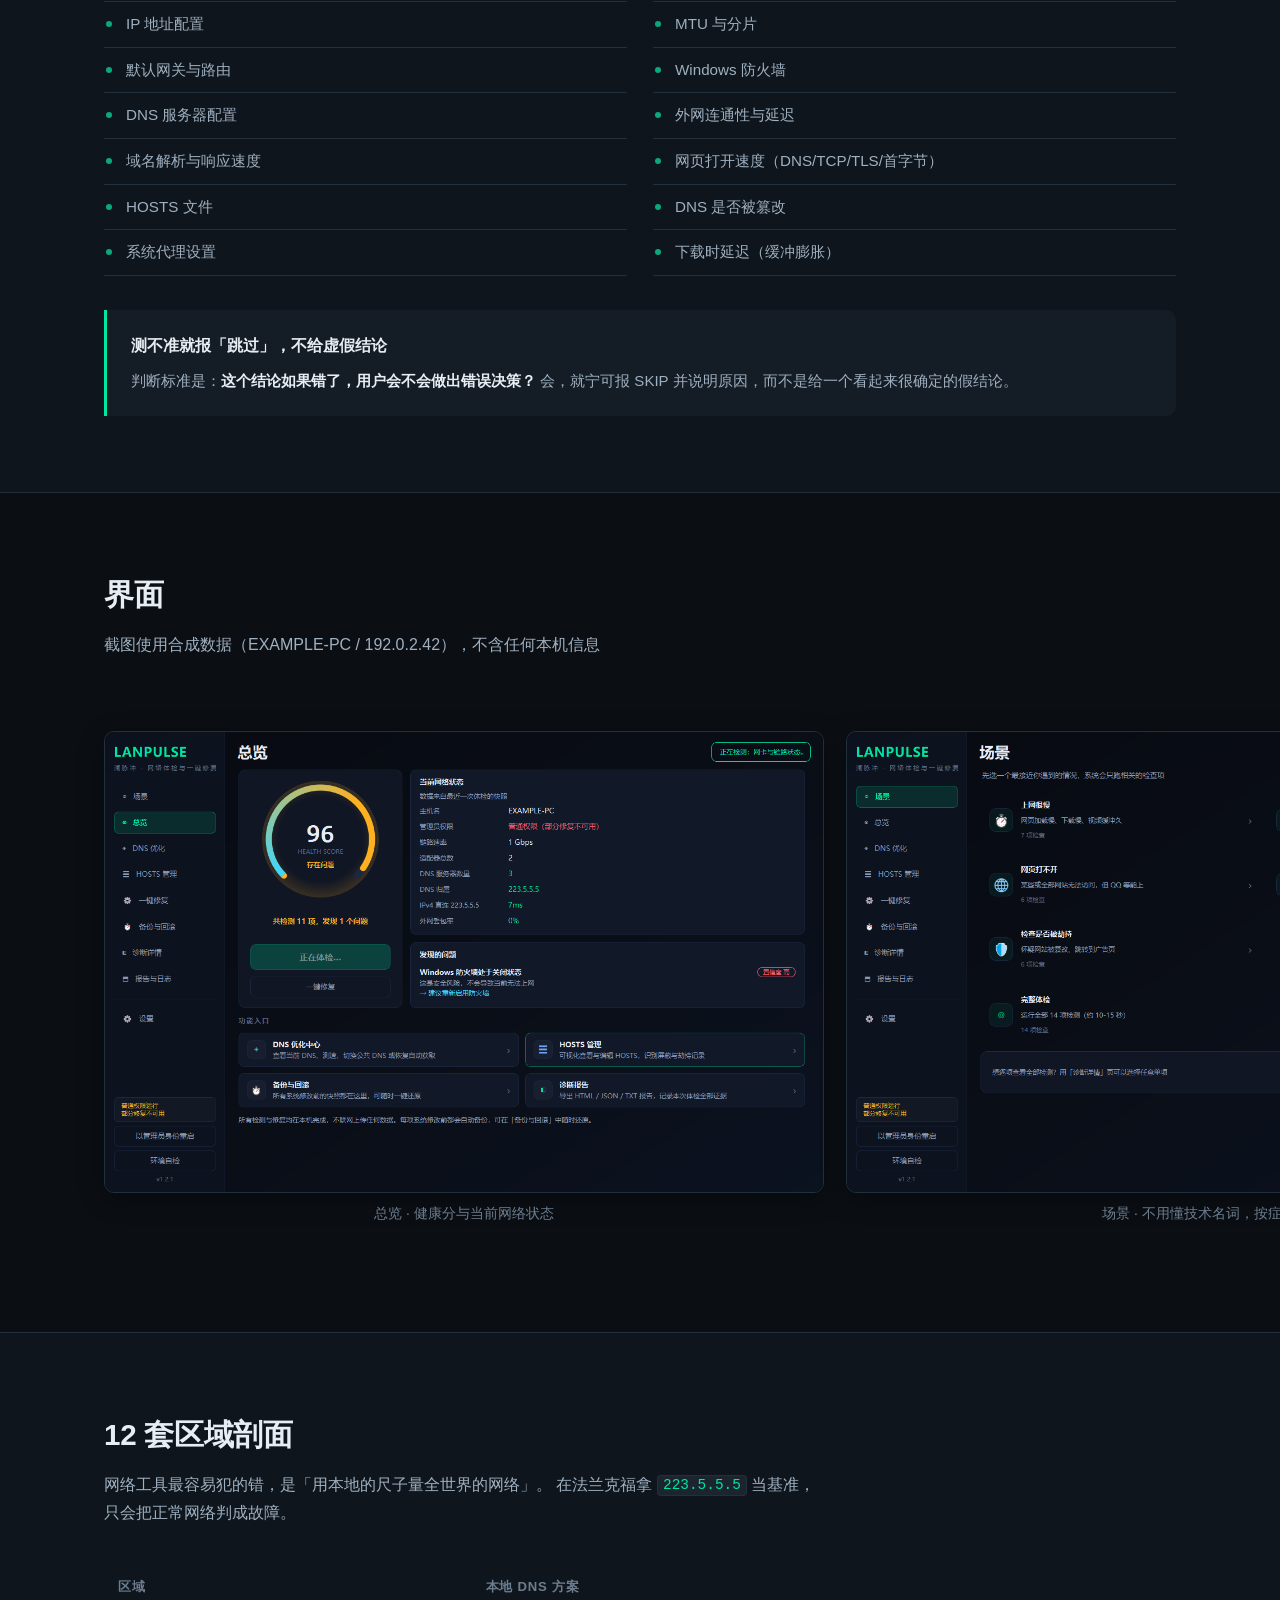
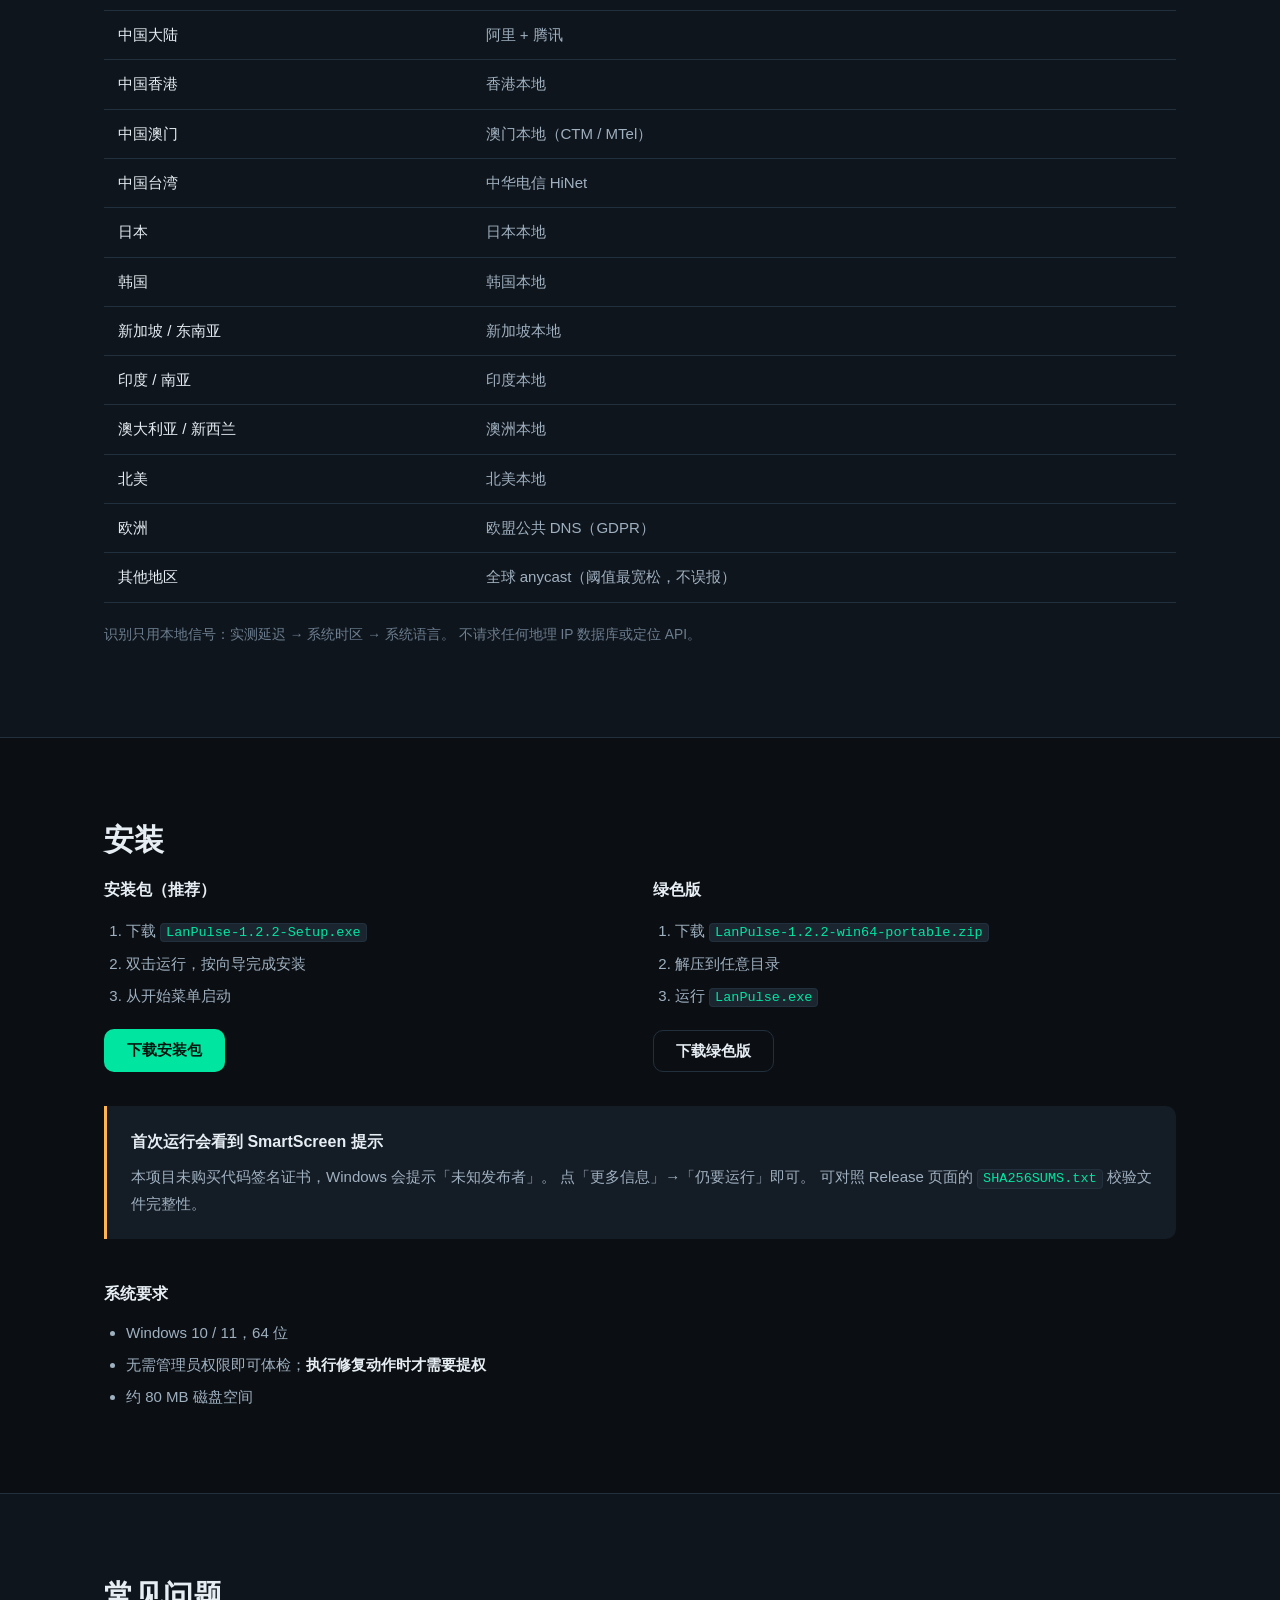
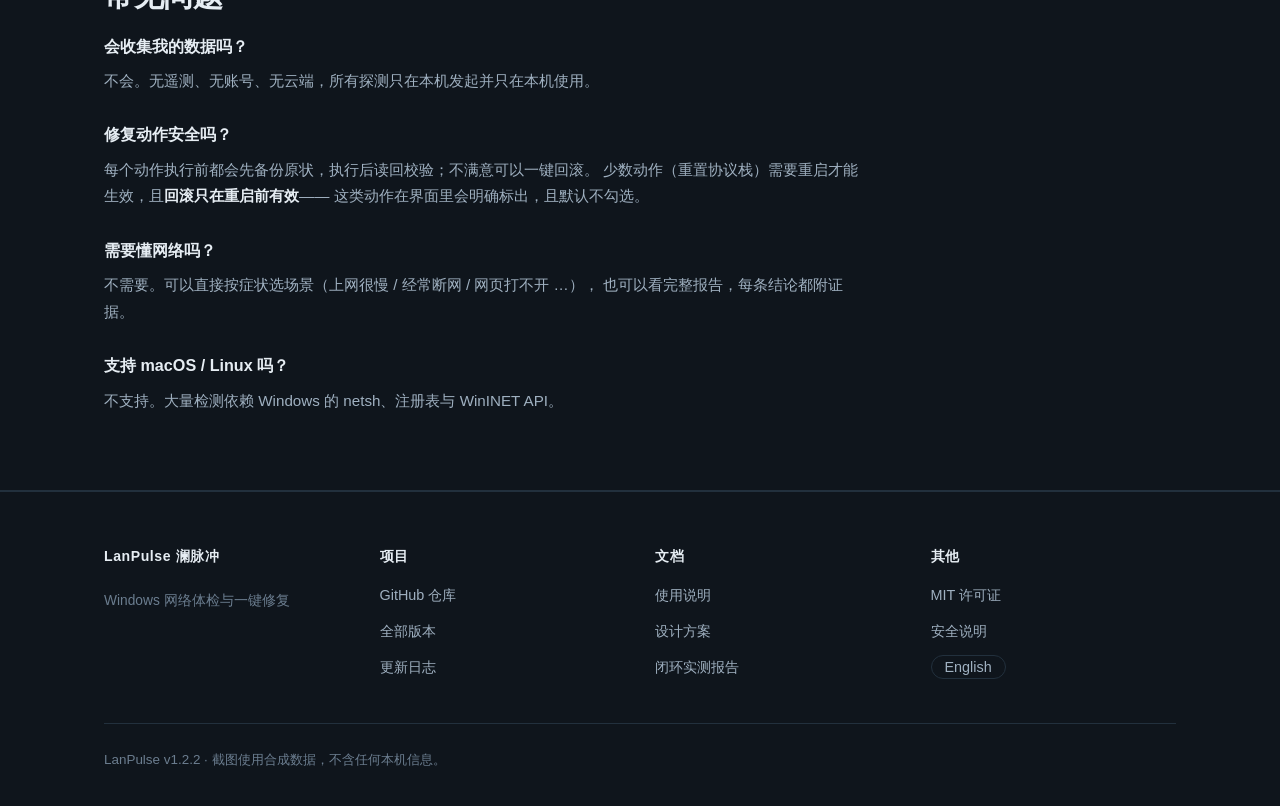
==== commit 5f407dd2: "release: v1.2.2 修复两个会让「回滚」承诺失效的高危缺陷，补测 mtu.optimize 闭环。  - MTU 读链路层、写 IP 层：verify 永久假失败、回滚改错值、SKIP 失" ====
--- a/site/index.html
+++ b/site/index.html
@@ -42,15 +42,15 @@
         再让你决定要不要修——<b>每一次修改都先备份、都能回滚</b>。
       </p>
       <div class="cta-row">
-        <a class="btn btn-primary" href="https://github.com/Levanll/LanPulse/releases/latest/download/LanPulse-1.2.1-Setup.exe">
+        <a class="btn btn-primary" href="https://github.com/Levanll/LanPulse/releases/latest/download/LanPulse-1.2.2-Setup.exe">
           下载安装包<span class="btn-sub">Windows 10 / 11 · 64 位</span>
         </a>
-        <a class="btn btn-ghost" href="https://github.com/Levanll/LanPulse/releases/latest/download/LanPulse-1.2.1-win64-portable.zip">
+        <a class="btn btn-ghost" href="https://github.com/Levanll/LanPulse/releases/latest/download/LanPulse-1.2.2-win64-portable.zip">
           绿色版<span class="btn-sub">解压即用，不写注册表</span>
         </a>
       </div>
       <p class="hero-note">
-        当前版本 <b>v1.2.1</b> · 开源 MIT ·
+        当前版本 <b>v1.2.2</b> · 开源 MIT ·
         <a href="https://github.com/Levanll/LanPulse">查看源码</a>
       </p>
     </div>
@@ -236,20 +236,20 @@
         <div class="install-col">
           <h3>安装包（推荐）</h3>
           <ol class="steps">
-            <li>下载 <code>LanPulse-1.2.1-Setup.exe</code></li>
+            <li>下载 <code>LanPulse-1.2.2-Setup.exe</code></li>
             <li>双击运行，按向导完成安装</li>
             <li>从开始菜单启动</li>
           </ol>
-          <a class="btn btn-primary btn-sm" href="https://github.com/Levanll/LanPulse/releases/latest/download/LanPulse-1.2.1-Setup.exe">下载安装包</a>
+          <a class="btn btn-primary btn-sm" href="https://github.com/Levanll/LanPulse/releases/latest/download/LanPulse-1.2.2-Setup.exe">下载安装包</a>
         </div>
         <div class="install-col">
           <h3>绿色版</h3>
           <ol class="steps">
-            <li>下载 <code>LanPulse-1.2.1-win64-portable.zip</code></li>
+            <li>下载 <code>LanPulse-1.2.2-win64-portable.zip</code></li>
             <li>解压到任意目录</li>
             <li>运行 <code>LanPulse.exe</code></li>
           </ol>
-          <a class="btn btn-ghost btn-sm" href="https://github.com/Levanll/LanPulse/releases/latest/download/LanPulse-1.2.1-win64-portable.zip">下载绿色版</a>
+          <a class="btn btn-ghost btn-sm" href="https://github.com/Levanll/LanPulse/releases/latest/download/LanPulse-1.2.2-win64-portable.zip">下载绿色版</a>
         </div>
       </div>
 
@@ -332,7 +332,7 @@
       </div>
     </div>
     <p class="footer-note">
-      LanPulse v1.2.1 · 截图使用合成数据，不含任何本机信息。
+      LanPulse v1.2.2 · 截图使用合成数据，不含任何本机信息。
     </p>
   </div>
 </footer>
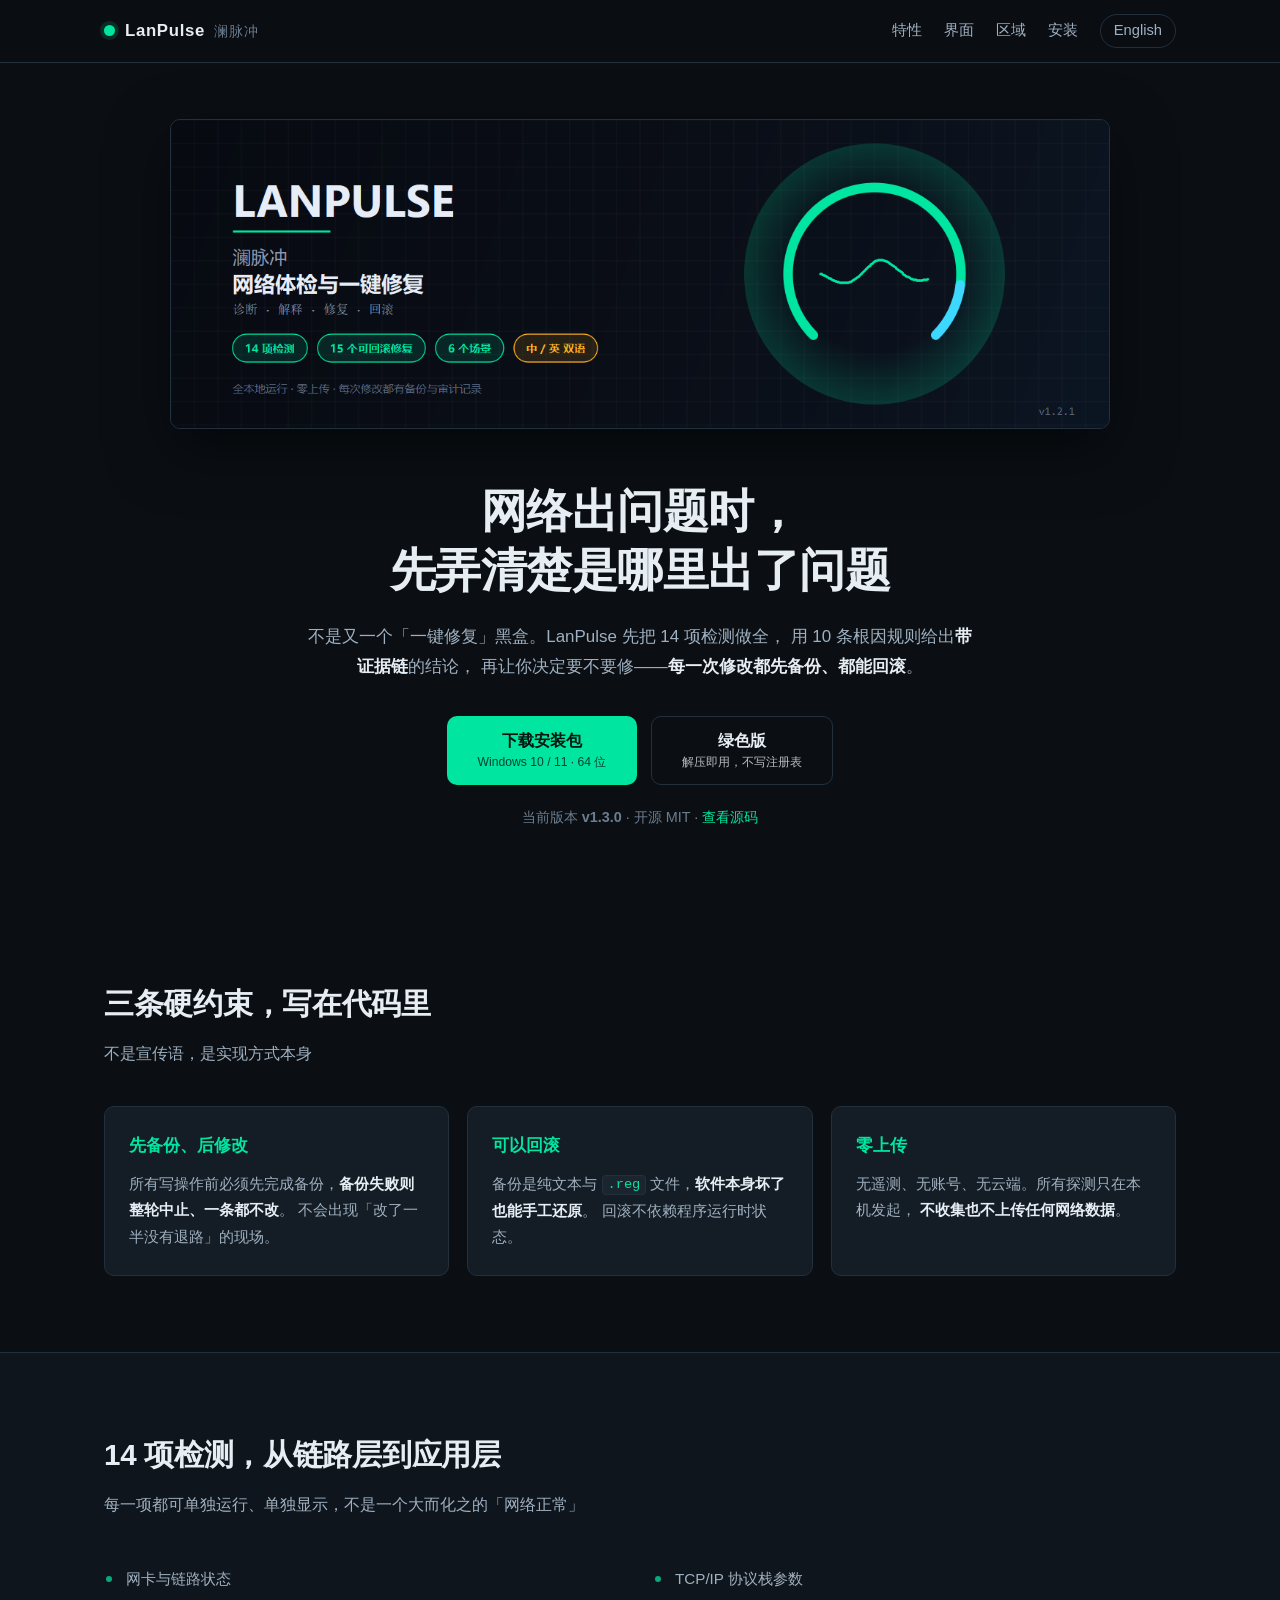
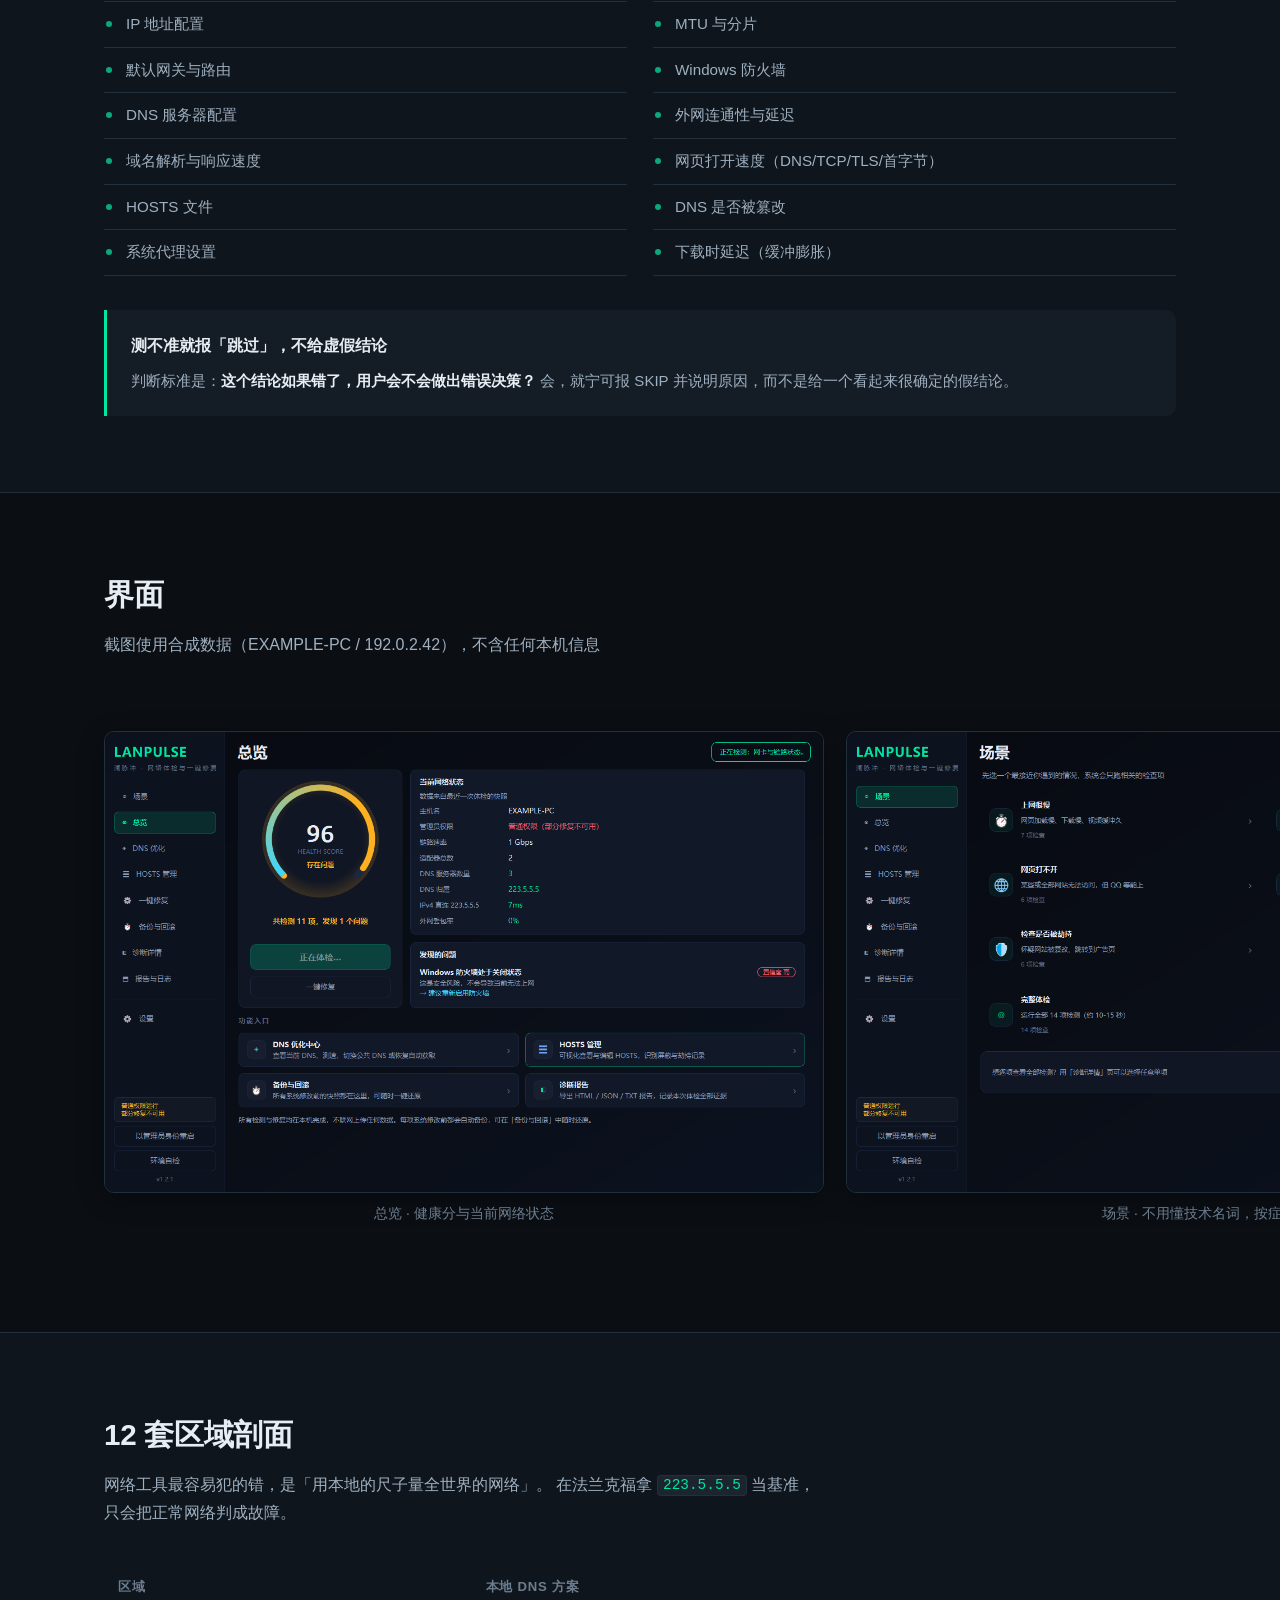
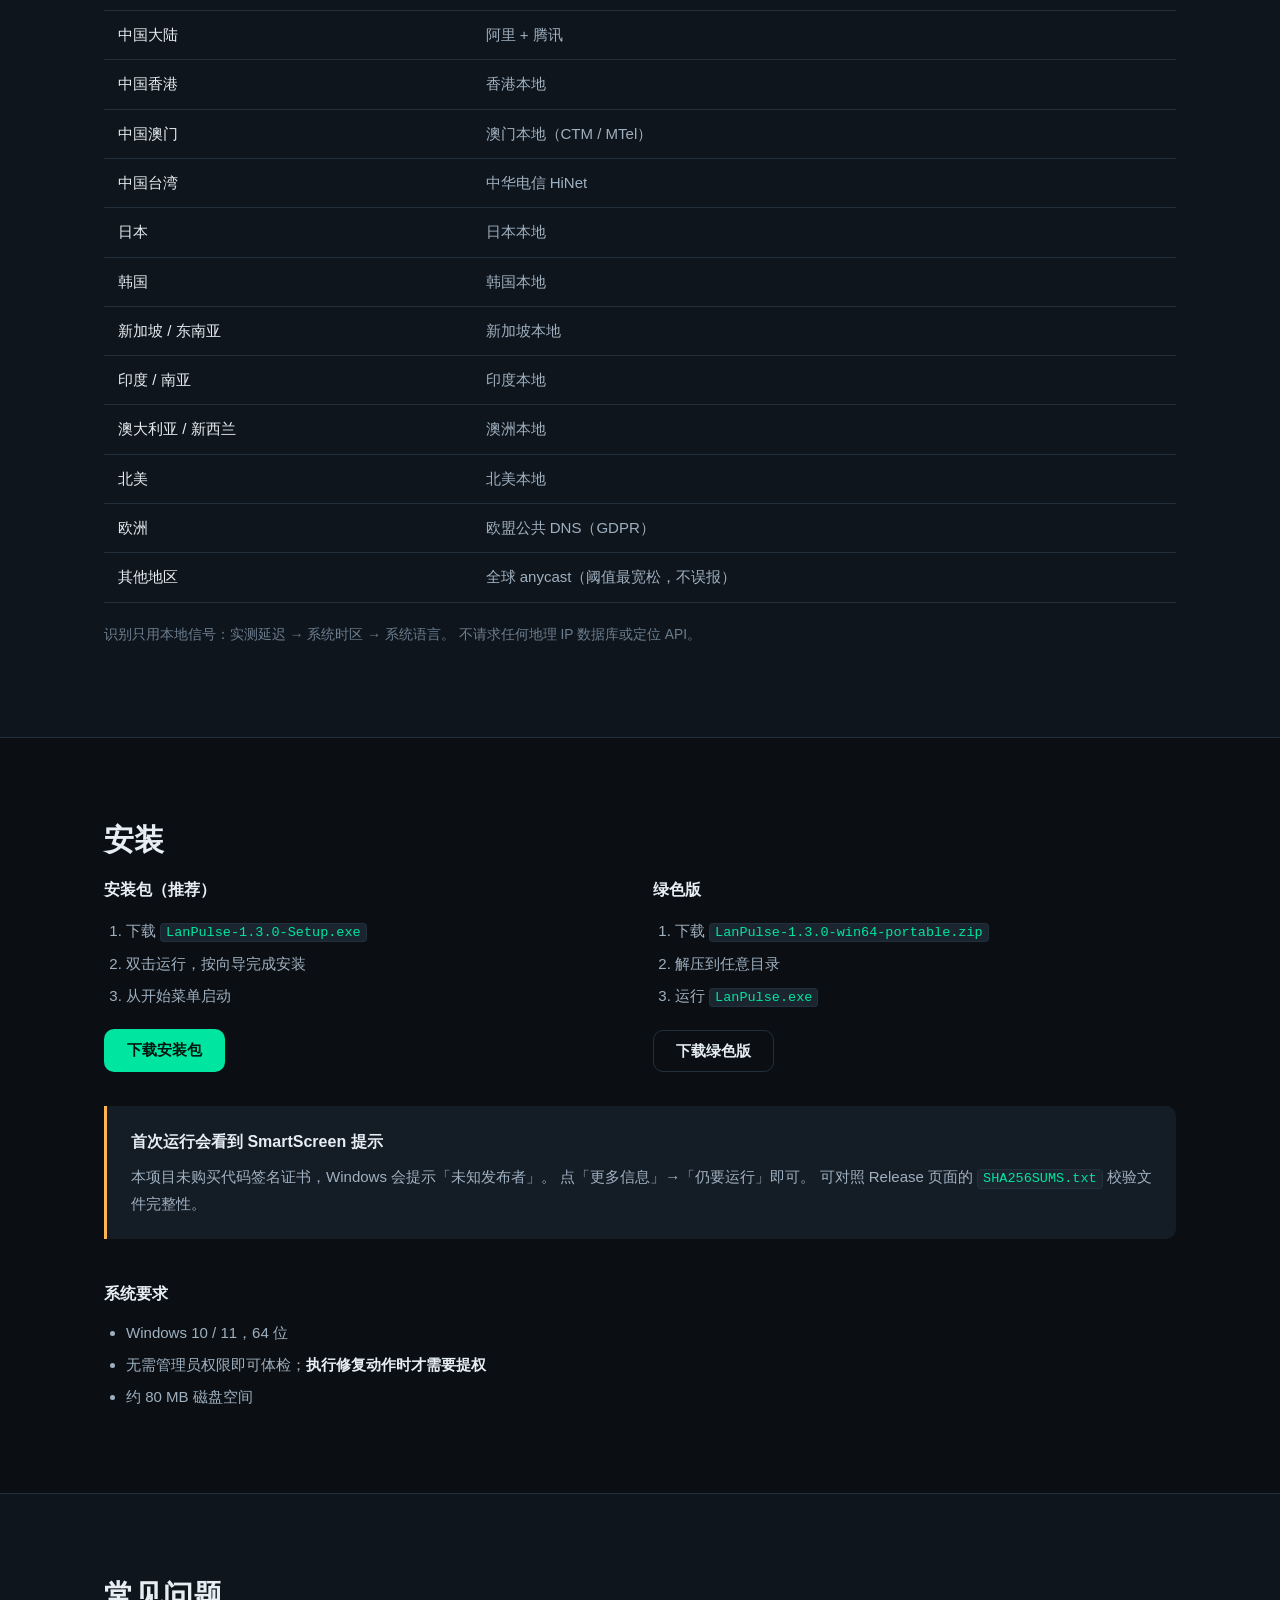
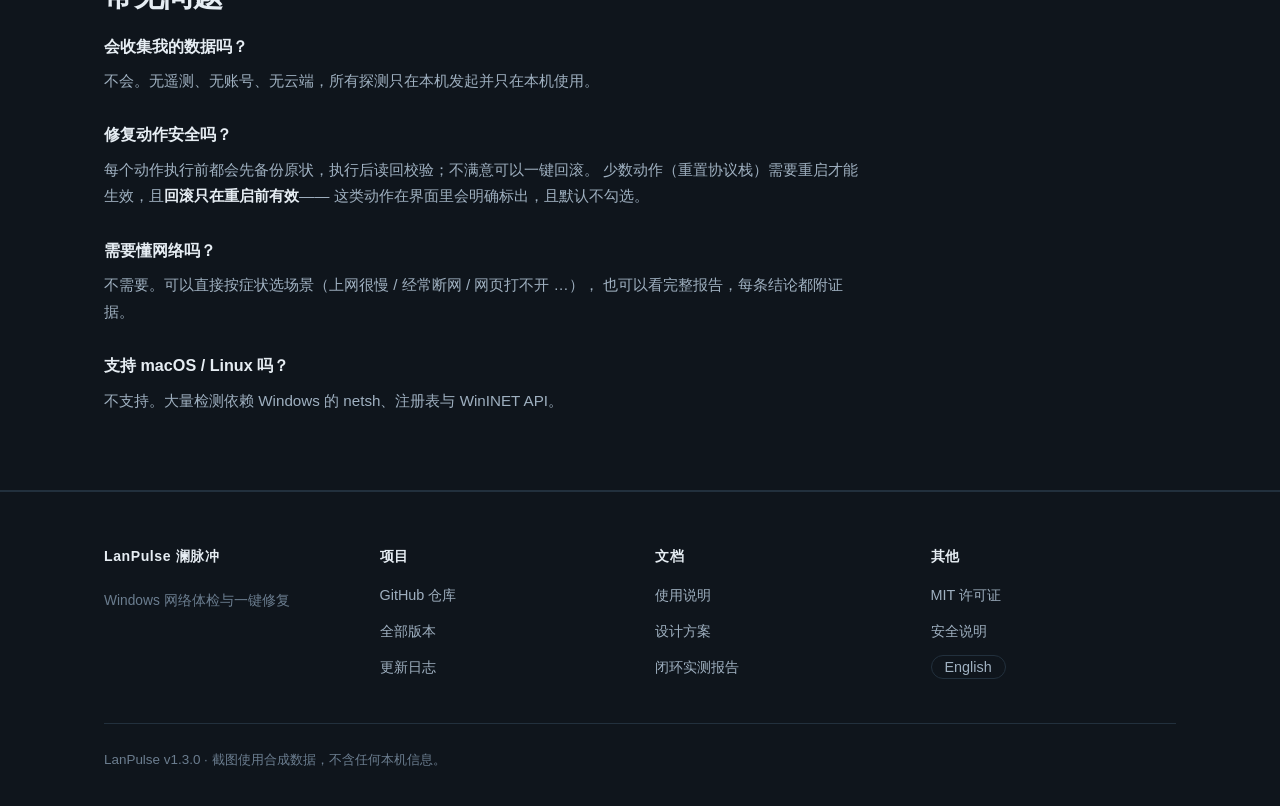
==== commit b619e3df: "release: v1.3.0 — 更新检测（默认关闭，需用户同意） 新增 - core/update.py：只 GET 官网 latest.json，不含任何本机信息 - 默认关闭；首次启动询问一次" ====
--- a/site/index.html
+++ b/site/index.html
@@ -42,15 +42,15 @@
         再让你决定要不要修——<b>每一次修改都先备份、都能回滚</b>。
       </p>
       <div class="cta-row">
-        <a class="btn btn-primary" href="https://github.com/Levanll/LanPulse/releases/latest/download/LanPulse-1.2.2-Setup.exe">
+        <a class="btn btn-primary" href="https://github.com/Levanll/LanPulse/releases/latest/download/LanPulse-1.3.0-Setup.exe">
           下载安装包<span class="btn-sub">Windows 10 / 11 · 64 位</span>
         </a>
-        <a class="btn btn-ghost" href="https://github.com/Levanll/LanPulse/releases/latest/download/LanPulse-1.2.2-win64-portable.zip">
+        <a class="btn btn-ghost" href="https://github.com/Levanll/LanPulse/releases/latest/download/LanPulse-1.3.0-win64-portable.zip">
           绿色版<span class="btn-sub">解压即用，不写注册表</span>
         </a>
       </div>
       <p class="hero-note">
-        当前版本 <b>v1.2.2</b> · 开源 MIT ·
+        当前版本 <b>v1.3.0</b> · 开源 MIT ·
         <a href="https://github.com/Levanll/LanPulse">查看源码</a>
       </p>
     </div>
@@ -236,20 +236,20 @@
         <div class="install-col">
           <h3>安装包（推荐）</h3>
           <ol class="steps">
-            <li>下载 <code>LanPulse-1.2.2-Setup.exe</code></li>
+            <li>下载 <code>LanPulse-1.3.0-Setup.exe</code></li>
             <li>双击运行，按向导完成安装</li>
             <li>从开始菜单启动</li>
           </ol>
-          <a class="btn btn-primary btn-sm" href="https://github.com/Levanll/LanPulse/releases/latest/download/LanPulse-1.2.2-Setup.exe">下载安装包</a>
+          <a class="btn btn-primary btn-sm" href="https://github.com/Levanll/LanPulse/releases/latest/download/LanPulse-1.3.0-Setup.exe">下载安装包</a>
         </div>
         <div class="install-col">
           <h3>绿色版</h3>
           <ol class="steps">
-            <li>下载 <code>LanPulse-1.2.2-win64-portable.zip</code></li>
+            <li>下载 <code>LanPulse-1.3.0-win64-portable.zip</code></li>
             <li>解压到任意目录</li>
             <li>运行 <code>LanPulse.exe</code></li>
           </ol>
-          <a class="btn btn-ghost btn-sm" href="https://github.com/Levanll/LanPulse/releases/latest/download/LanPulse-1.2.2-win64-portable.zip">下载绿色版</a>
+          <a class="btn btn-ghost btn-sm" href="https://github.com/Levanll/LanPulse/releases/latest/download/LanPulse-1.3.0-win64-portable.zip">下载绿色版</a>
         </div>
       </div>
 
@@ -332,7 +332,7 @@
       </div>
     </div>
     <p class="footer-note">
-      LanPulse v1.2.2 · 截图使用合成数据，不含任何本机信息。
+      LanPulse v1.3.0 · 截图使用合成数据，不含任何本机信息。
     </p>
   </div>
 </footer>
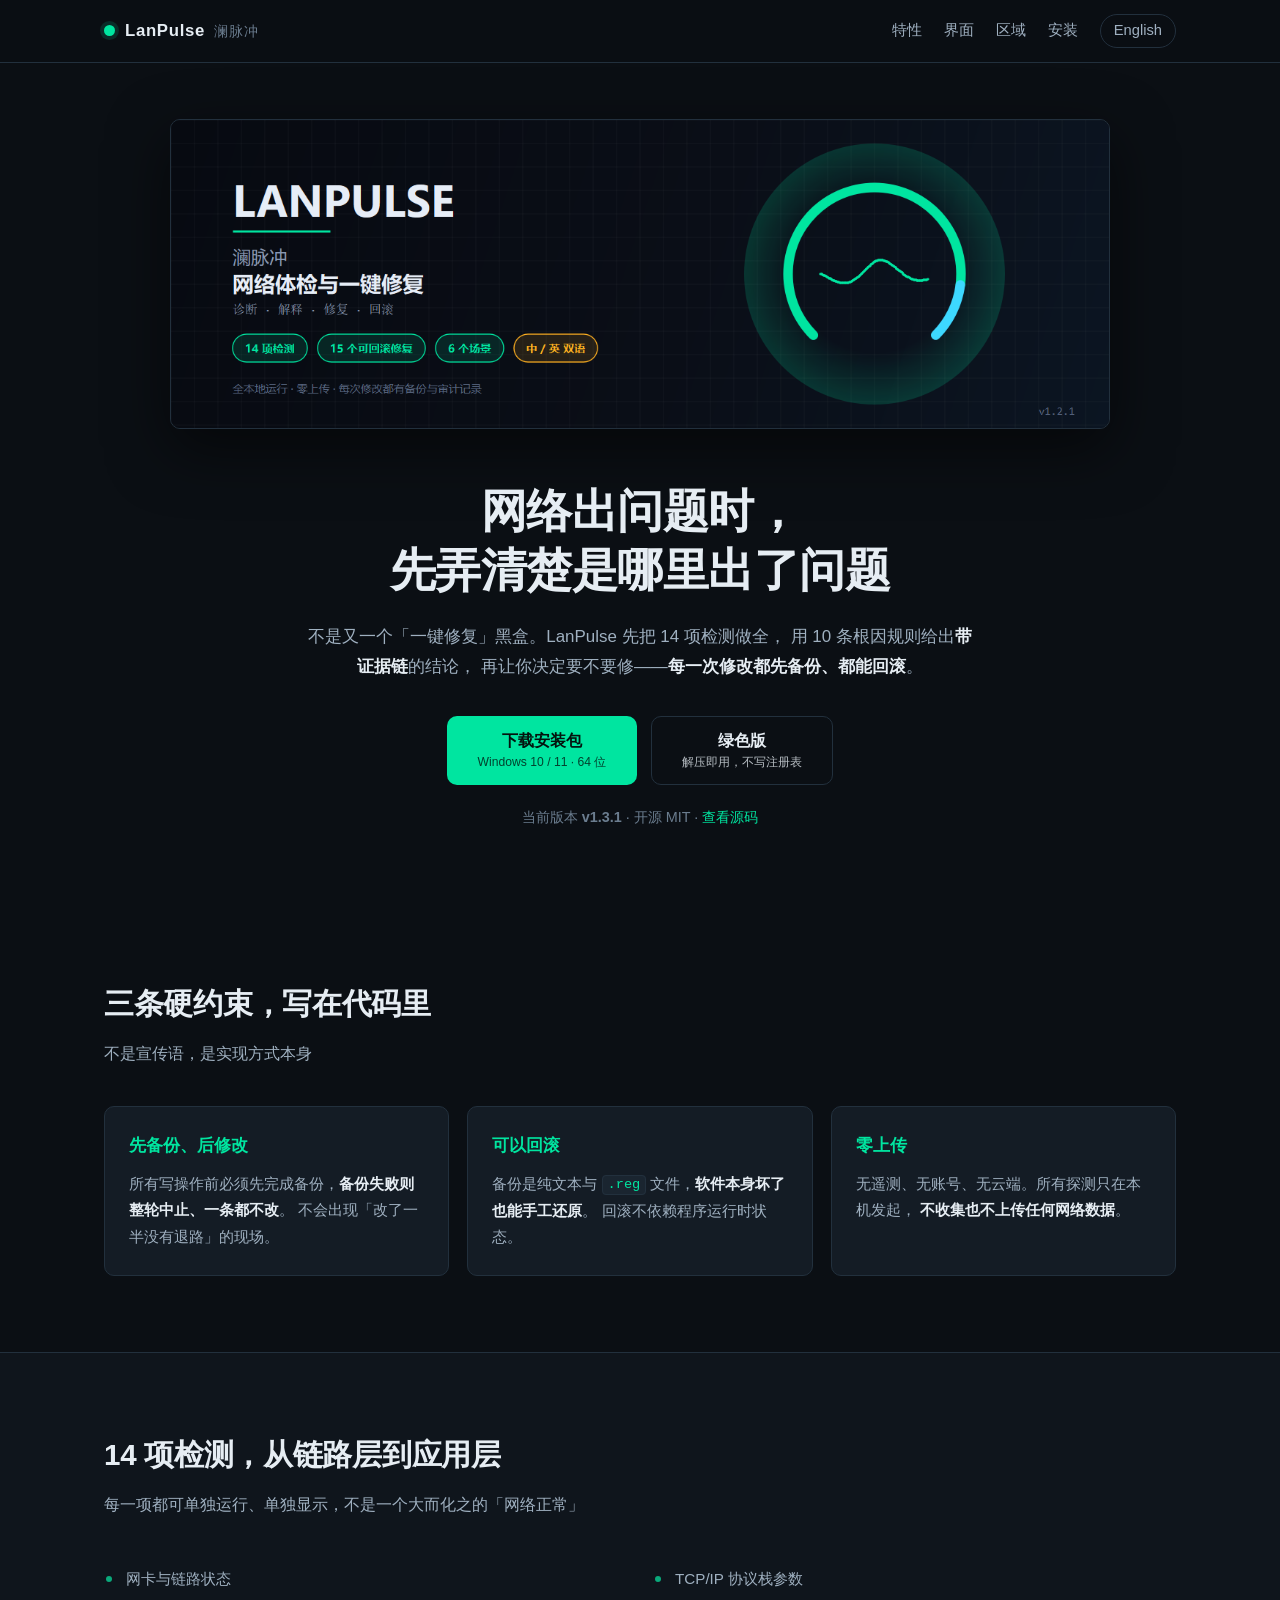
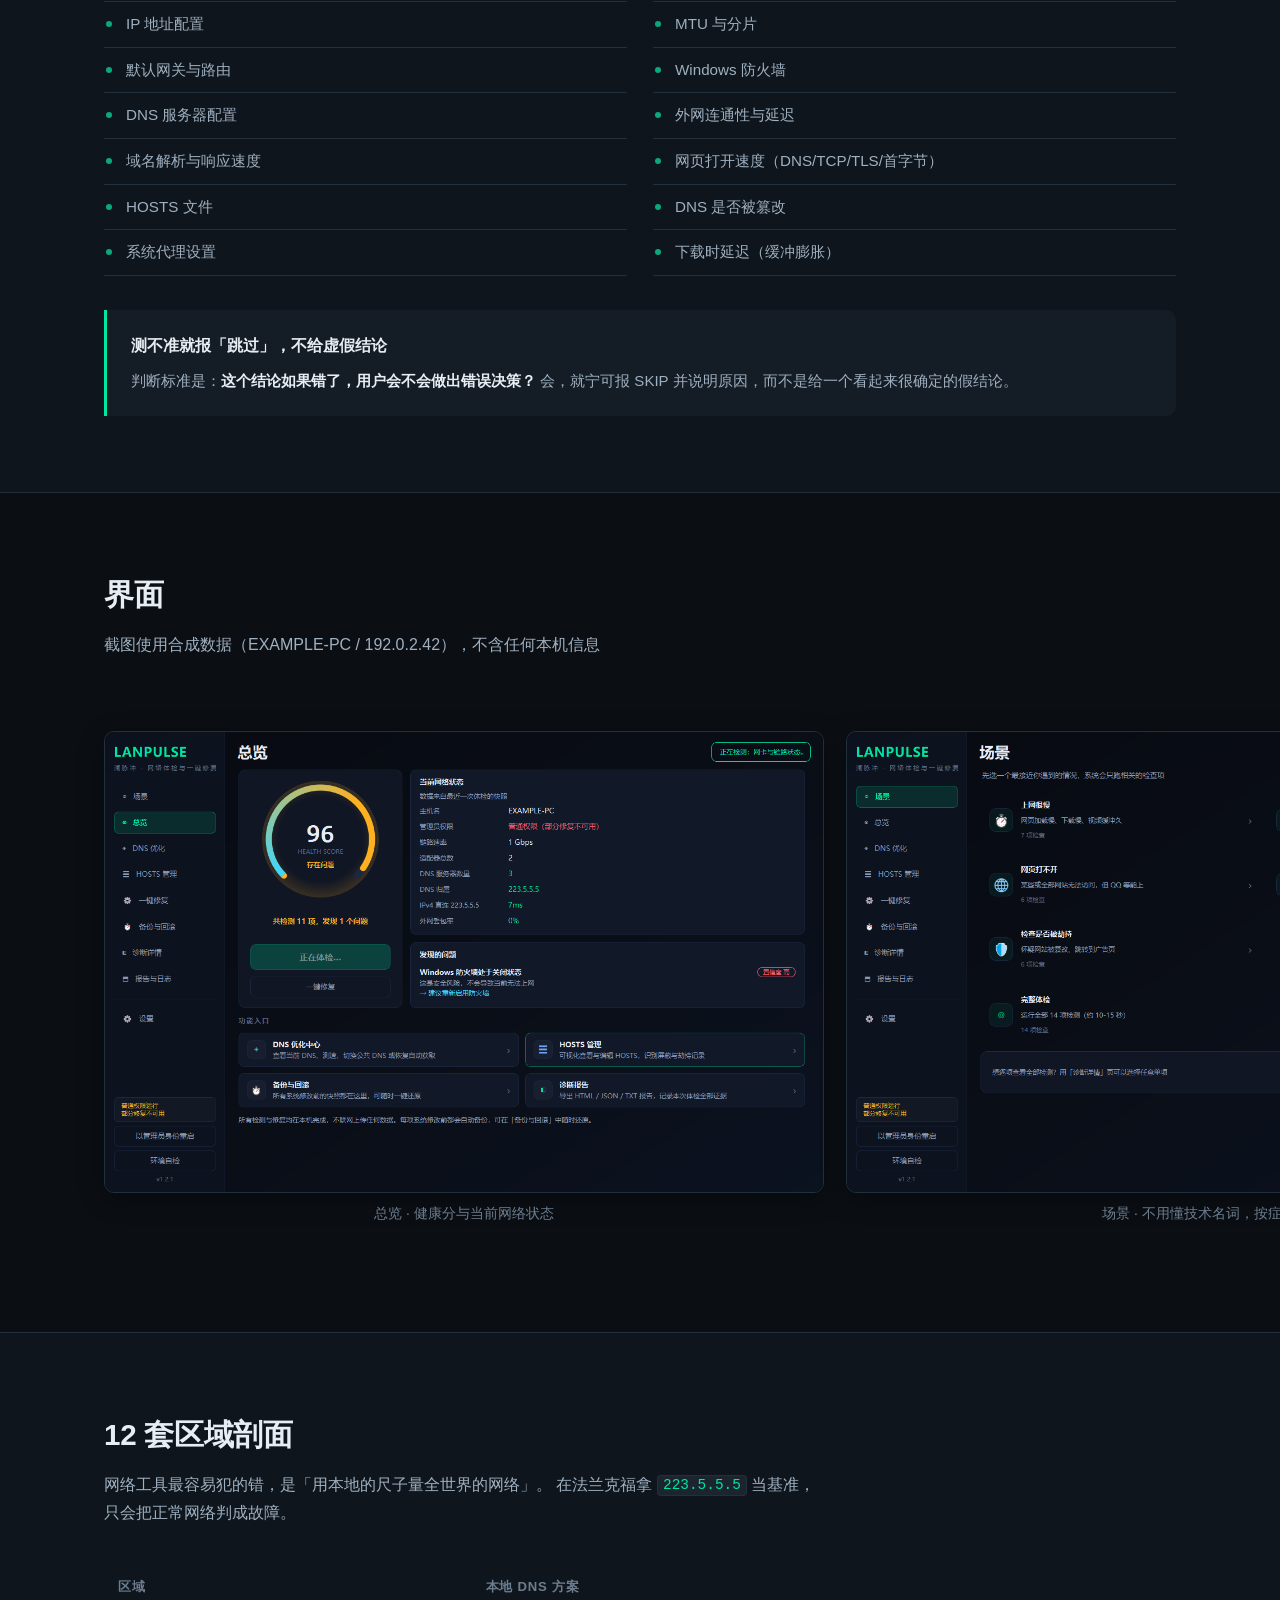
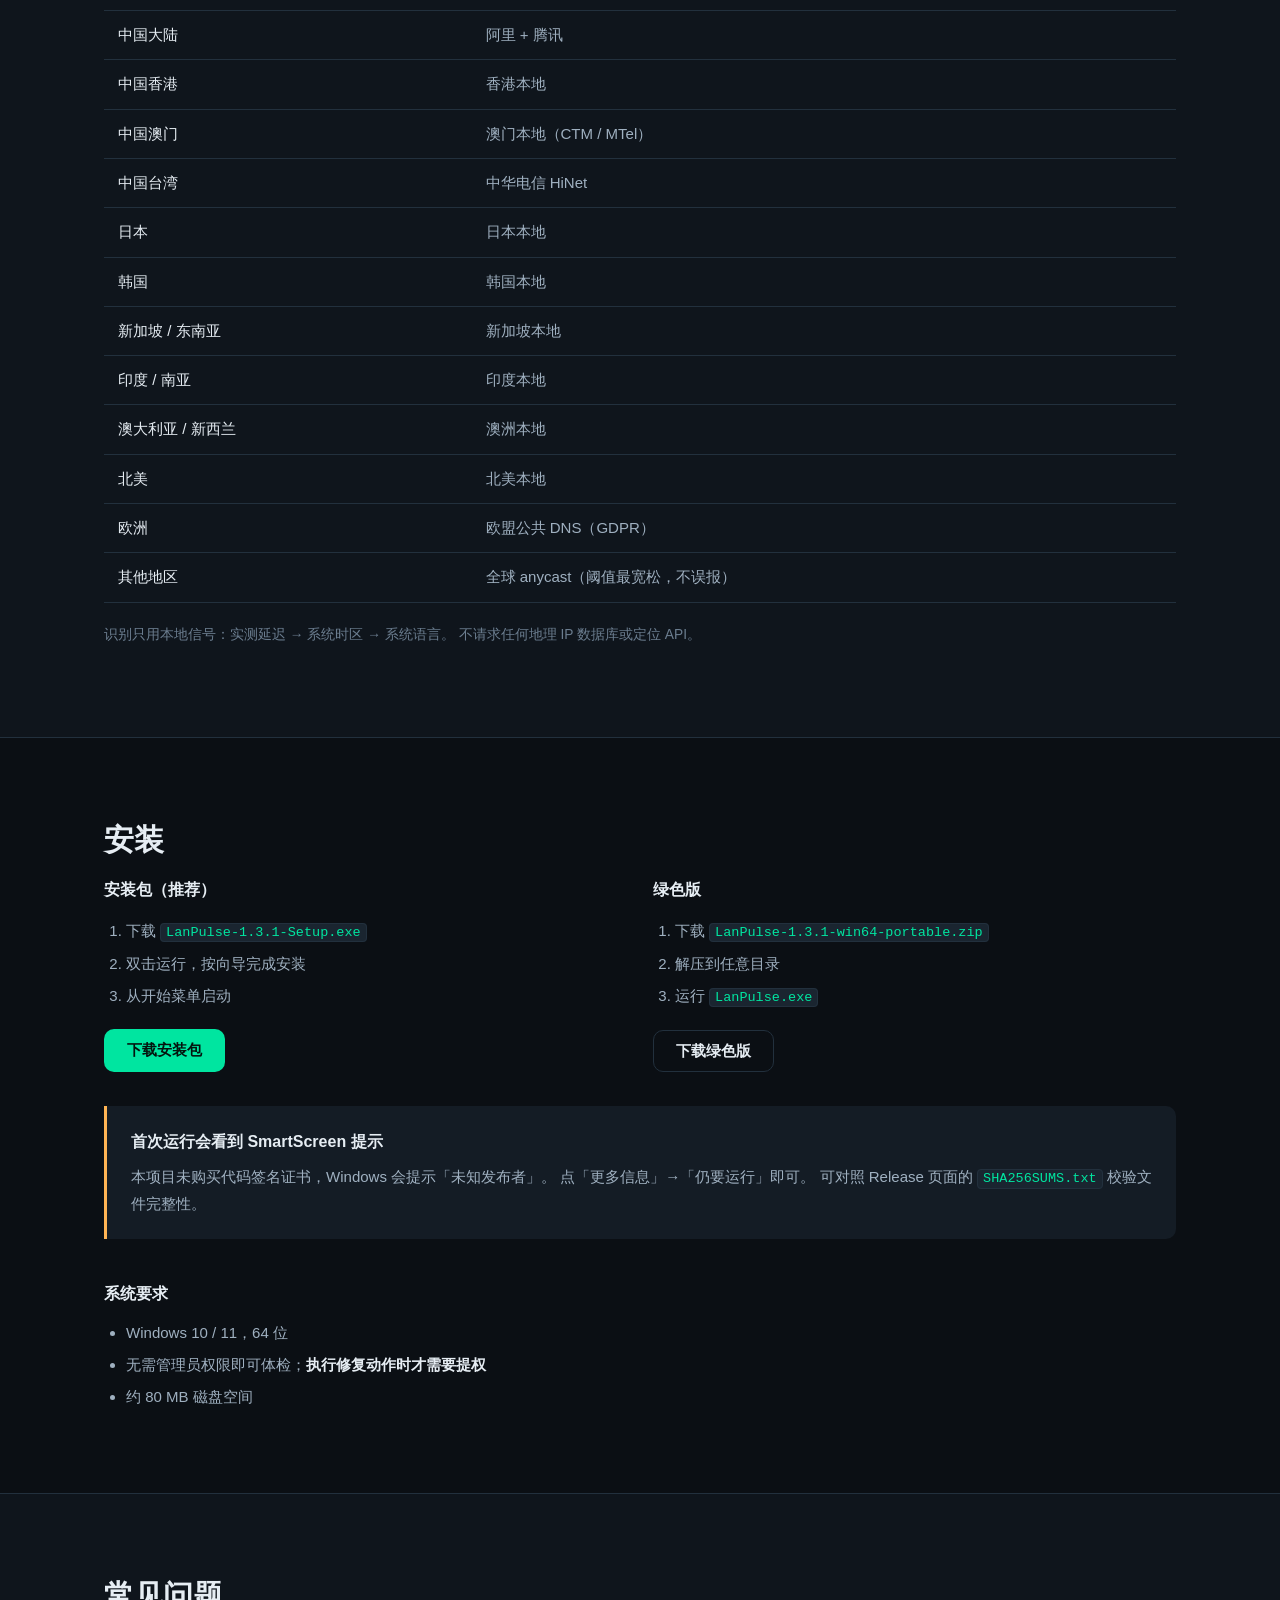
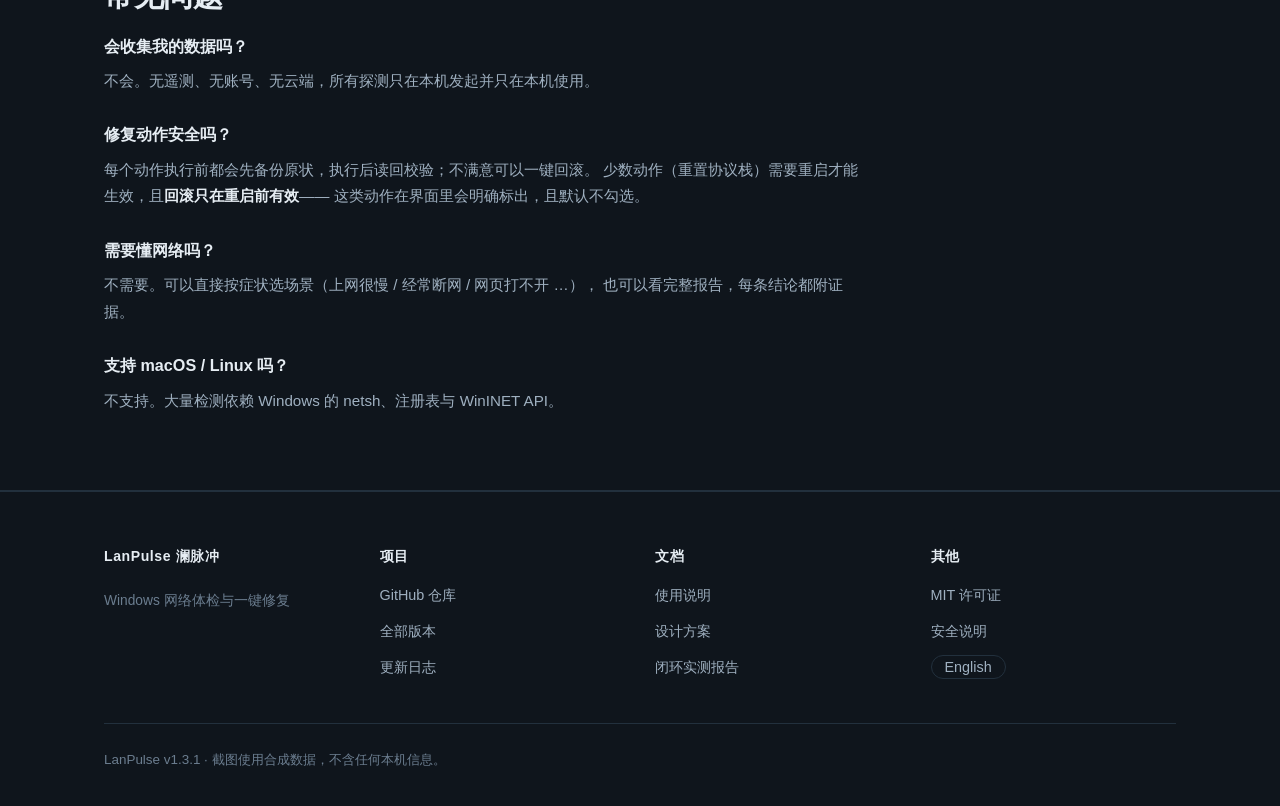
==== commit 36d20ab0: "chore: 发布 v1.3.1 带走两个只在源码里的修复： - a38eaaa 更新检查抢走体检 runner，导致体检结果丢失 - a3ff50b 更新检查延后补做（上一版修法让它在默认配置下永不" ====
--- a/site/index.html
+++ b/site/index.html
@@ -42,15 +42,15 @@
         再让你决定要不要修——<b>每一次修改都先备份、都能回滚</b>。
       </p>
       <div class="cta-row">
-        <a class="btn btn-primary" href="https://github.com/Levanll/LanPulse/releases/latest/download/LanPulse-1.3.0-Setup.exe">
+        <a class="btn btn-primary" href="https://github.com/Levanll/LanPulse/releases/latest/download/LanPulse-1.3.1-Setup.exe">
           下载安装包<span class="btn-sub">Windows 10 / 11 · 64 位</span>
         </a>
-        <a class="btn btn-ghost" href="https://github.com/Levanll/LanPulse/releases/latest/download/LanPulse-1.3.0-win64-portable.zip">
+        <a class="btn btn-ghost" href="https://github.com/Levanll/LanPulse/releases/latest/download/LanPulse-1.3.1-win64-portable.zip">
           绿色版<span class="btn-sub">解压即用，不写注册表</span>
         </a>
       </div>
       <p class="hero-note">
-        当前版本 <b>v1.3.0</b> · 开源 MIT ·
+        当前版本 <b>v1.3.1</b> · 开源 MIT ·
         <a href="https://github.com/Levanll/LanPulse">查看源码</a>
       </p>
     </div>
@@ -236,20 +236,20 @@
         <div class="install-col">
           <h3>安装包（推荐）</h3>
           <ol class="steps">
-            <li>下载 <code>LanPulse-1.3.0-Setup.exe</code></li>
+            <li>下载 <code>LanPulse-1.3.1-Setup.exe</code></li>
             <li>双击运行，按向导完成安装</li>
             <li>从开始菜单启动</li>
           </ol>
-          <a class="btn btn-primary btn-sm" href="https://github.com/Levanll/LanPulse/releases/latest/download/LanPulse-1.3.0-Setup.exe">下载安装包</a>
+          <a class="btn btn-primary btn-sm" href="https://github.com/Levanll/LanPulse/releases/latest/download/LanPulse-1.3.1-Setup.exe">下载安装包</a>
         </div>
         <div class="install-col">
           <h3>绿色版</h3>
           <ol class="steps">
-            <li>下载 <code>LanPulse-1.3.0-win64-portable.zip</code></li>
+            <li>下载 <code>LanPulse-1.3.1-win64-portable.zip</code></li>
             <li>解压到任意目录</li>
             <li>运行 <code>LanPulse.exe</code></li>
           </ol>
-          <a class="btn btn-ghost btn-sm" href="https://github.com/Levanll/LanPulse/releases/latest/download/LanPulse-1.3.0-win64-portable.zip">下载绿色版</a>
+          <a class="btn btn-ghost btn-sm" href="https://github.com/Levanll/LanPulse/releases/latest/download/LanPulse-1.3.1-win64-portable.zip">下载绿色版</a>
         </div>
       </div>
 
@@ -332,7 +332,7 @@
       </div>
     </div>
     <p class="footer-note">
-      LanPulse v1.3.0 · 截图使用合成数据，不含任何本机信息。
+      LanPulse v1.3.1 · 截图使用合成数据，不含任何本机信息。
     </p>
   </div>
 </footer>
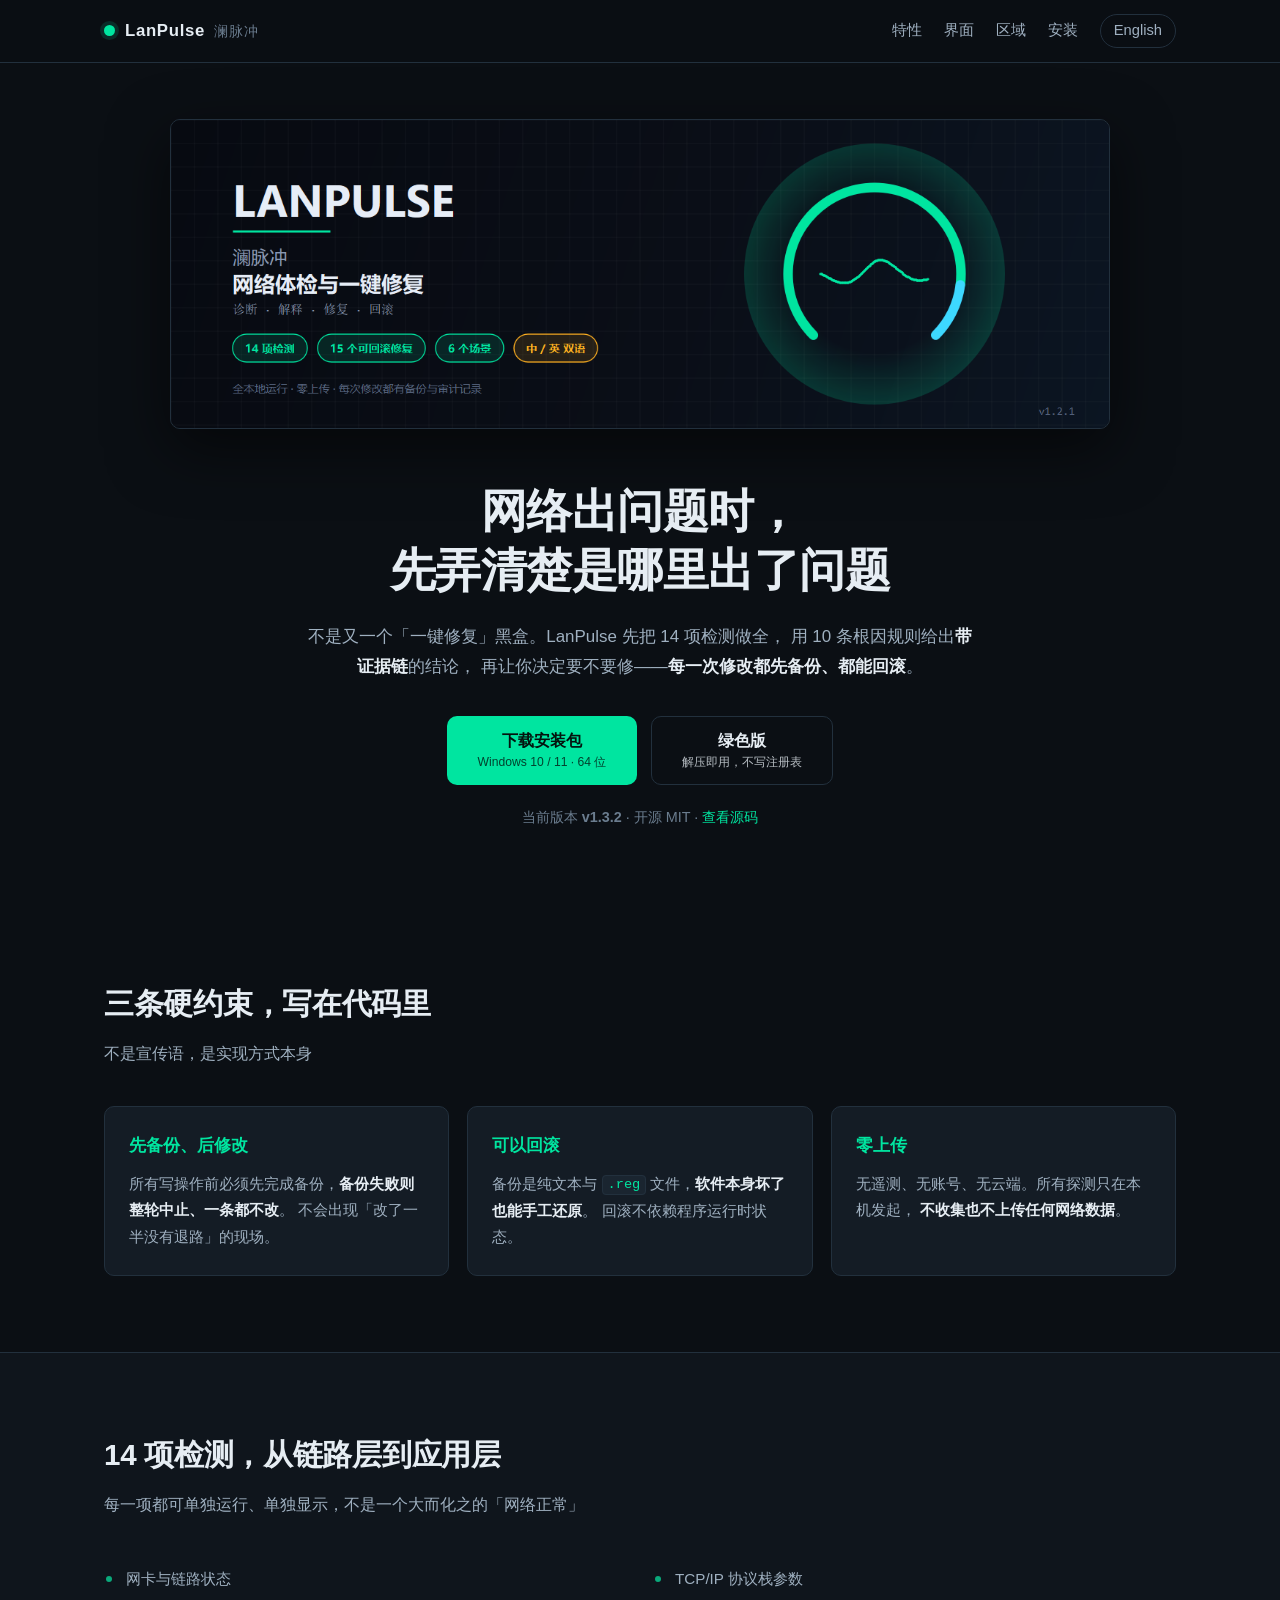
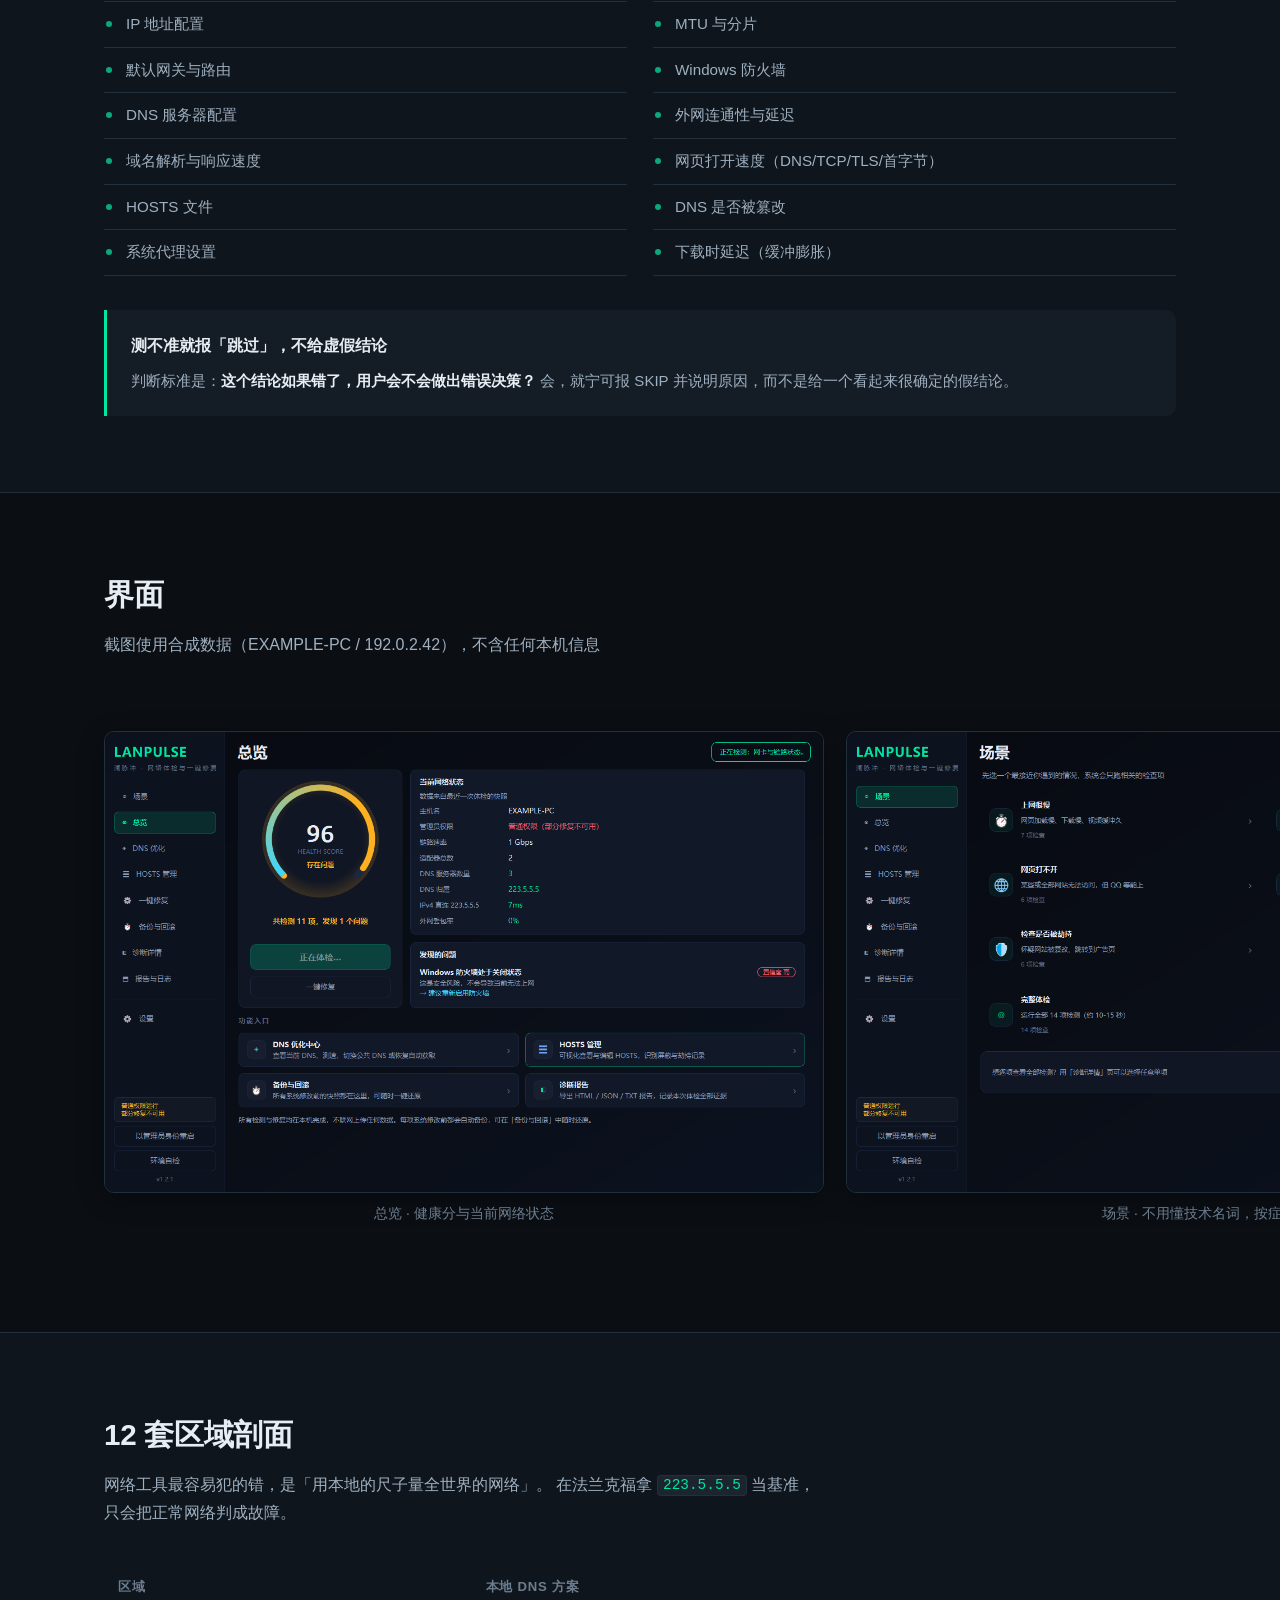
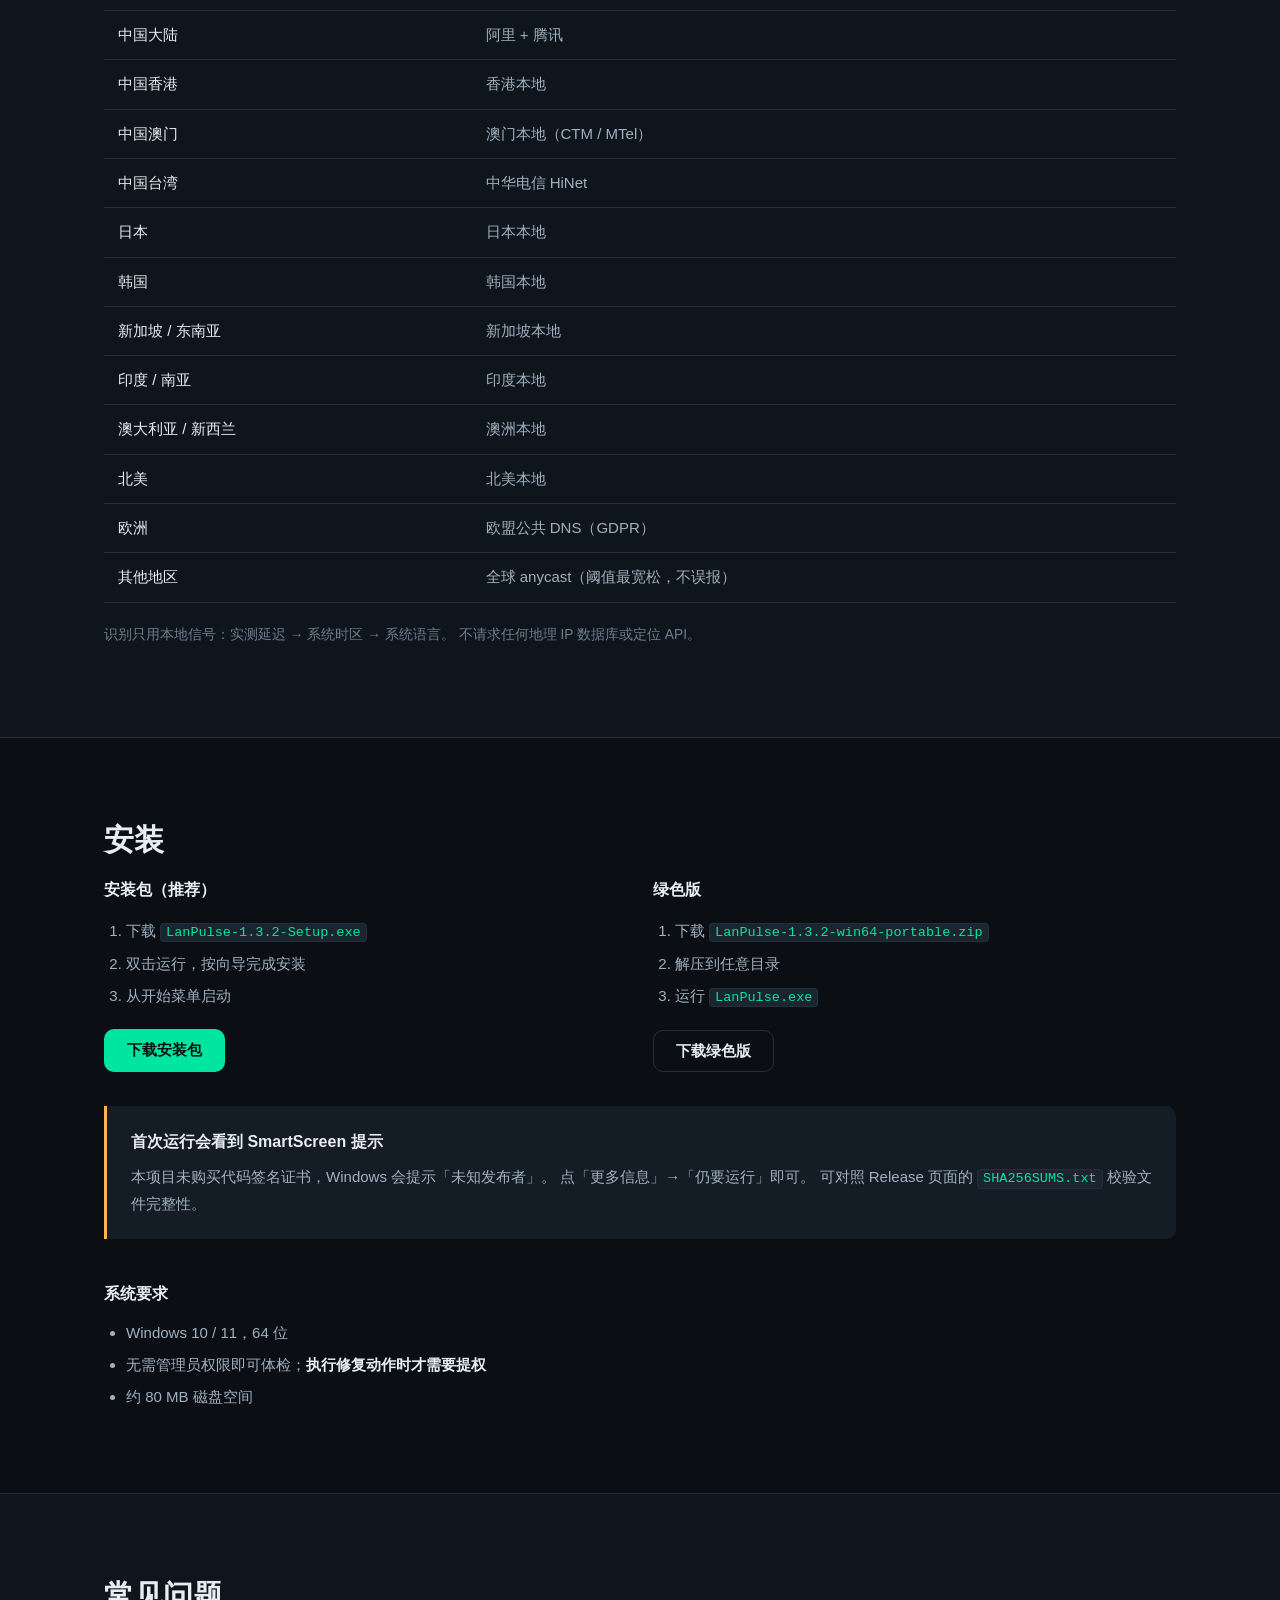
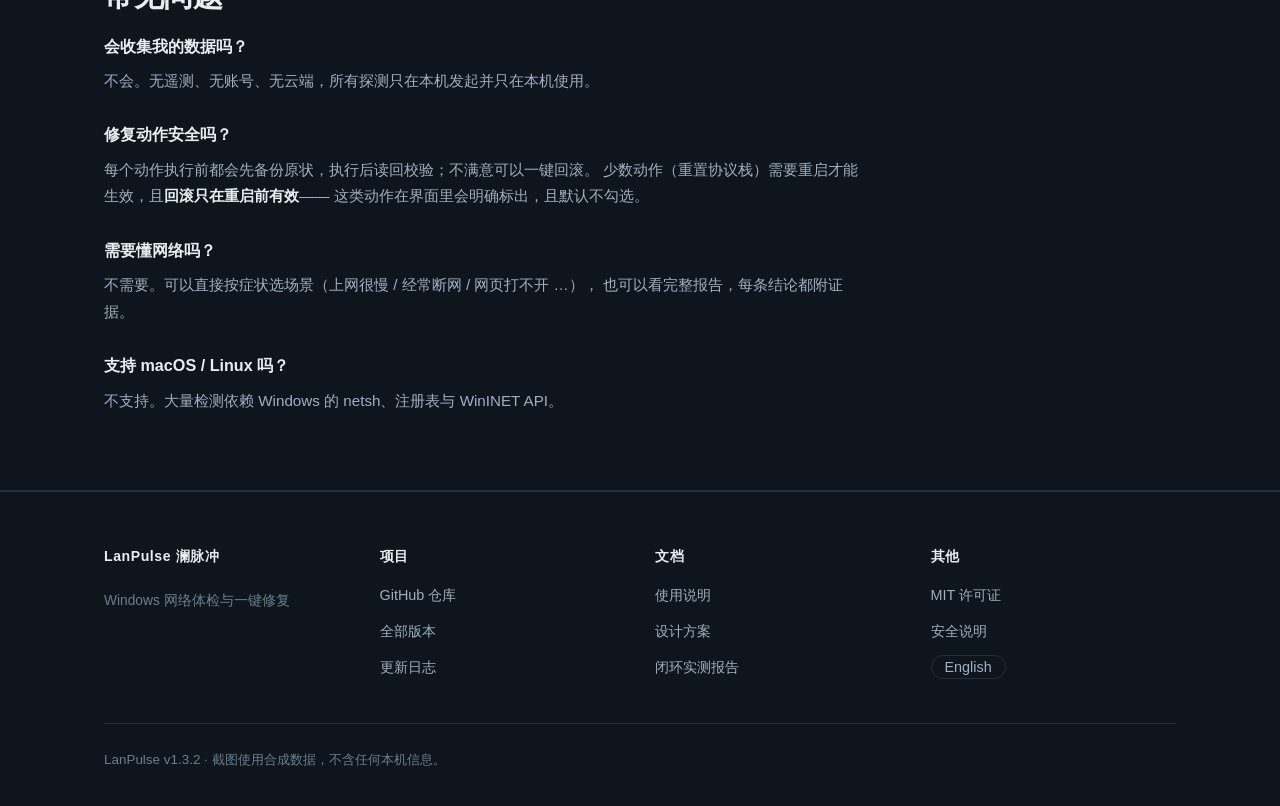
==== commit c9b5e4fc: "chore: 发布 v1.3.2 版本号三源同步：core/branding.py、installer/LanPulse.iss、site/latest.json 均为 1.3.2；站点两页（含 si" ====
--- a/site/index.html
+++ b/site/index.html
@@ -42,15 +42,15 @@
         再让你决定要不要修——<b>每一次修改都先备份、都能回滚</b>。
       </p>
       <div class="cta-row">
-        <a class="btn btn-primary" href="https://github.com/Levanll/LanPulse/releases/latest/download/LanPulse-1.3.1-Setup.exe">
+        <a class="btn btn-primary" href="https://github.com/Levanll/LanPulse/releases/latest/download/LanPulse-1.3.2-Setup.exe">
           下载安装包<span class="btn-sub">Windows 10 / 11 · 64 位</span>
         </a>
-        <a class="btn btn-ghost" href="https://github.com/Levanll/LanPulse/releases/latest/download/LanPulse-1.3.1-win64-portable.zip">
+        <a class="btn btn-ghost" href="https://github.com/Levanll/LanPulse/releases/latest/download/LanPulse-1.3.2-win64-portable.zip">
           绿色版<span class="btn-sub">解压即用，不写注册表</span>
         </a>
       </div>
       <p class="hero-note">
-        当前版本 <b>v1.3.1</b> · 开源 MIT ·
+        当前版本 <b>v1.3.2</b> · 开源 MIT ·
         <a href="https://github.com/Levanll/LanPulse">查看源码</a>
       </p>
     </div>
@@ -236,20 +236,20 @@
         <div class="install-col">
           <h3>安装包（推荐）</h3>
           <ol class="steps">
-            <li>下载 <code>LanPulse-1.3.1-Setup.exe</code></li>
+            <li>下载 <code>LanPulse-1.3.2-Setup.exe</code></li>
             <li>双击运行，按向导完成安装</li>
             <li>从开始菜单启动</li>
           </ol>
-          <a class="btn btn-primary btn-sm" href="https://github.com/Levanll/LanPulse/releases/latest/download/LanPulse-1.3.1-Setup.exe">下载安装包</a>
+          <a class="btn btn-primary btn-sm" href="https://github.com/Levanll/LanPulse/releases/latest/download/LanPulse-1.3.2-Setup.exe">下载安装包</a>
         </div>
         <div class="install-col">
           <h3>绿色版</h3>
           <ol class="steps">
-            <li>下载 <code>LanPulse-1.3.1-win64-portable.zip</code></li>
+            <li>下载 <code>LanPulse-1.3.2-win64-portable.zip</code></li>
             <li>解压到任意目录</li>
             <li>运行 <code>LanPulse.exe</code></li>
           </ol>
-          <a class="btn btn-ghost btn-sm" href="https://github.com/Levanll/LanPulse/releases/latest/download/LanPulse-1.3.1-win64-portable.zip">下载绿色版</a>
+          <a class="btn btn-ghost btn-sm" href="https://github.com/Levanll/LanPulse/releases/latest/download/LanPulse-1.3.2-win64-portable.zip">下载绿色版</a>
         </div>
       </div>
 
@@ -332,7 +332,7 @@
       </div>
     </div>
     <p class="footer-note">
-      LanPulse v1.3.1 · 截图使用合成数据，不含任何本机信息。
+      LanPulse v1.3.2 · 截图使用合成数据，不含任何本机信息。
     </p>
   </div>
 </footer>
